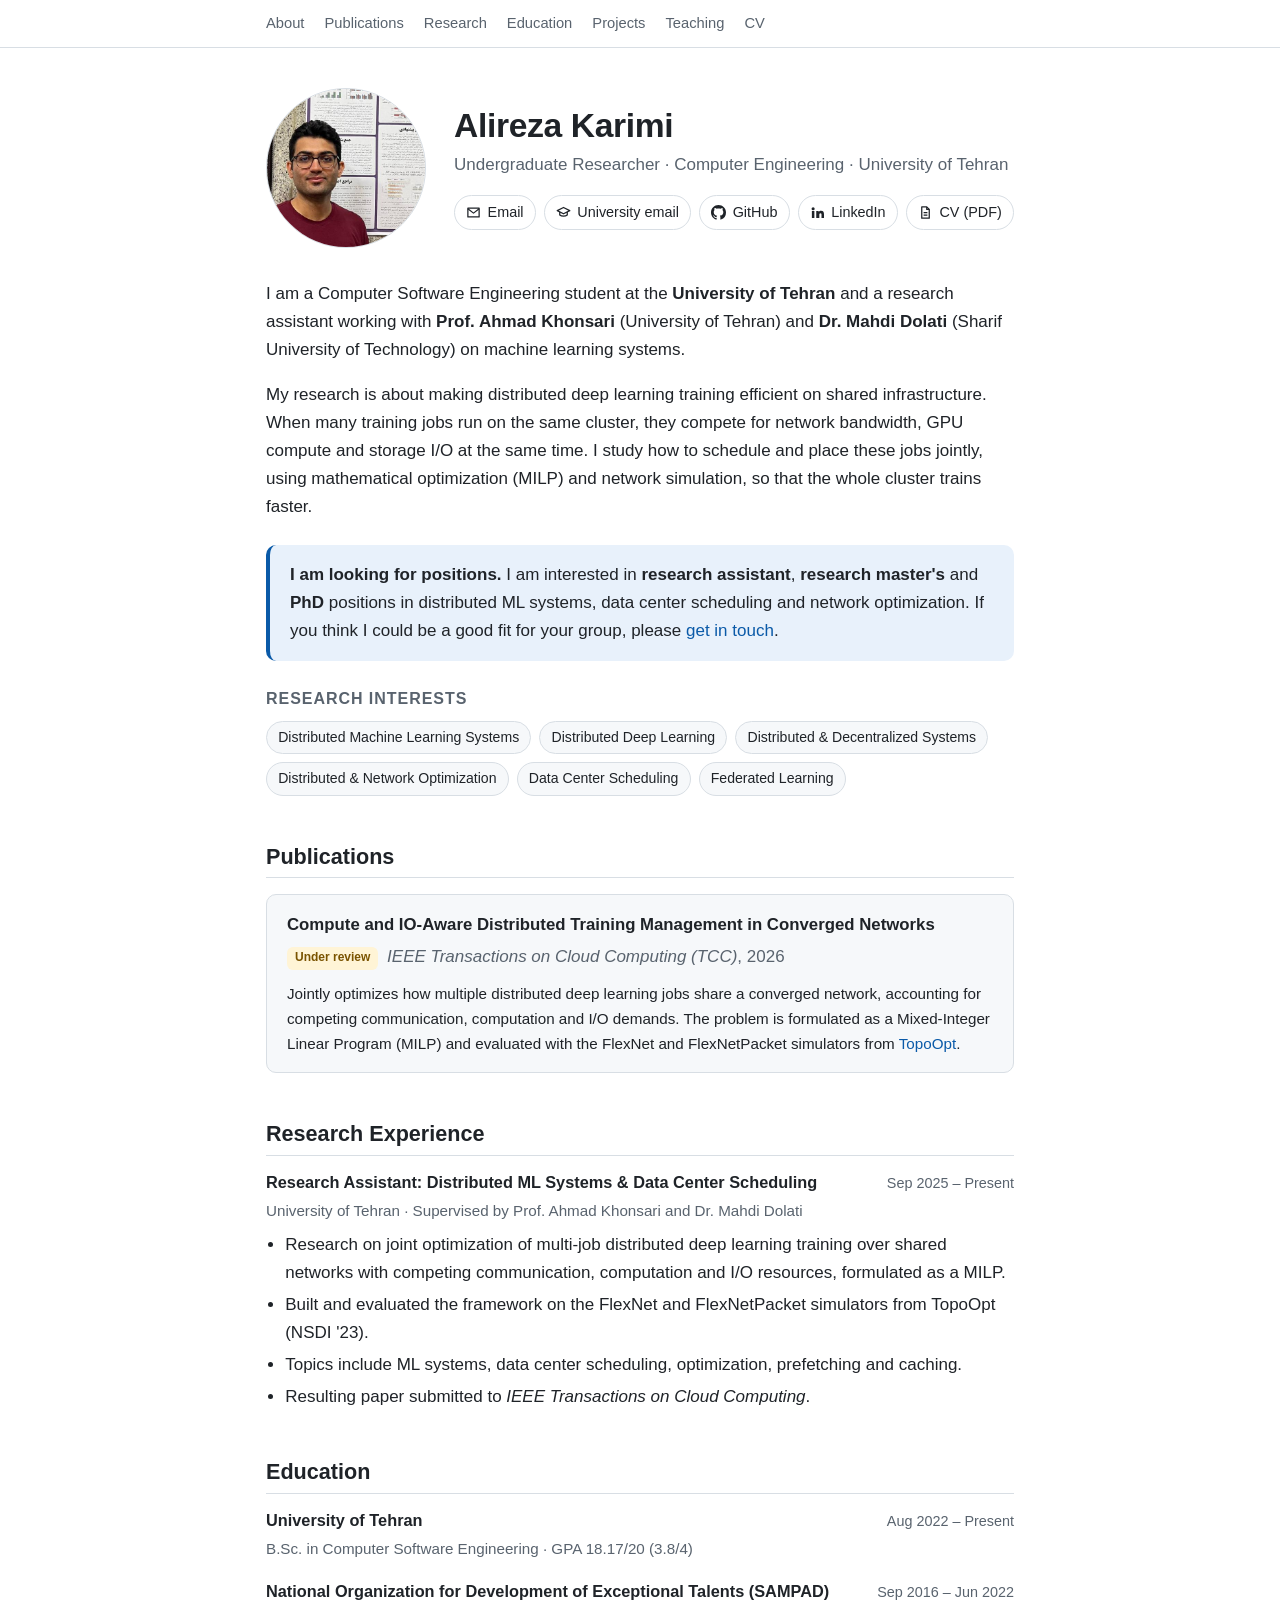
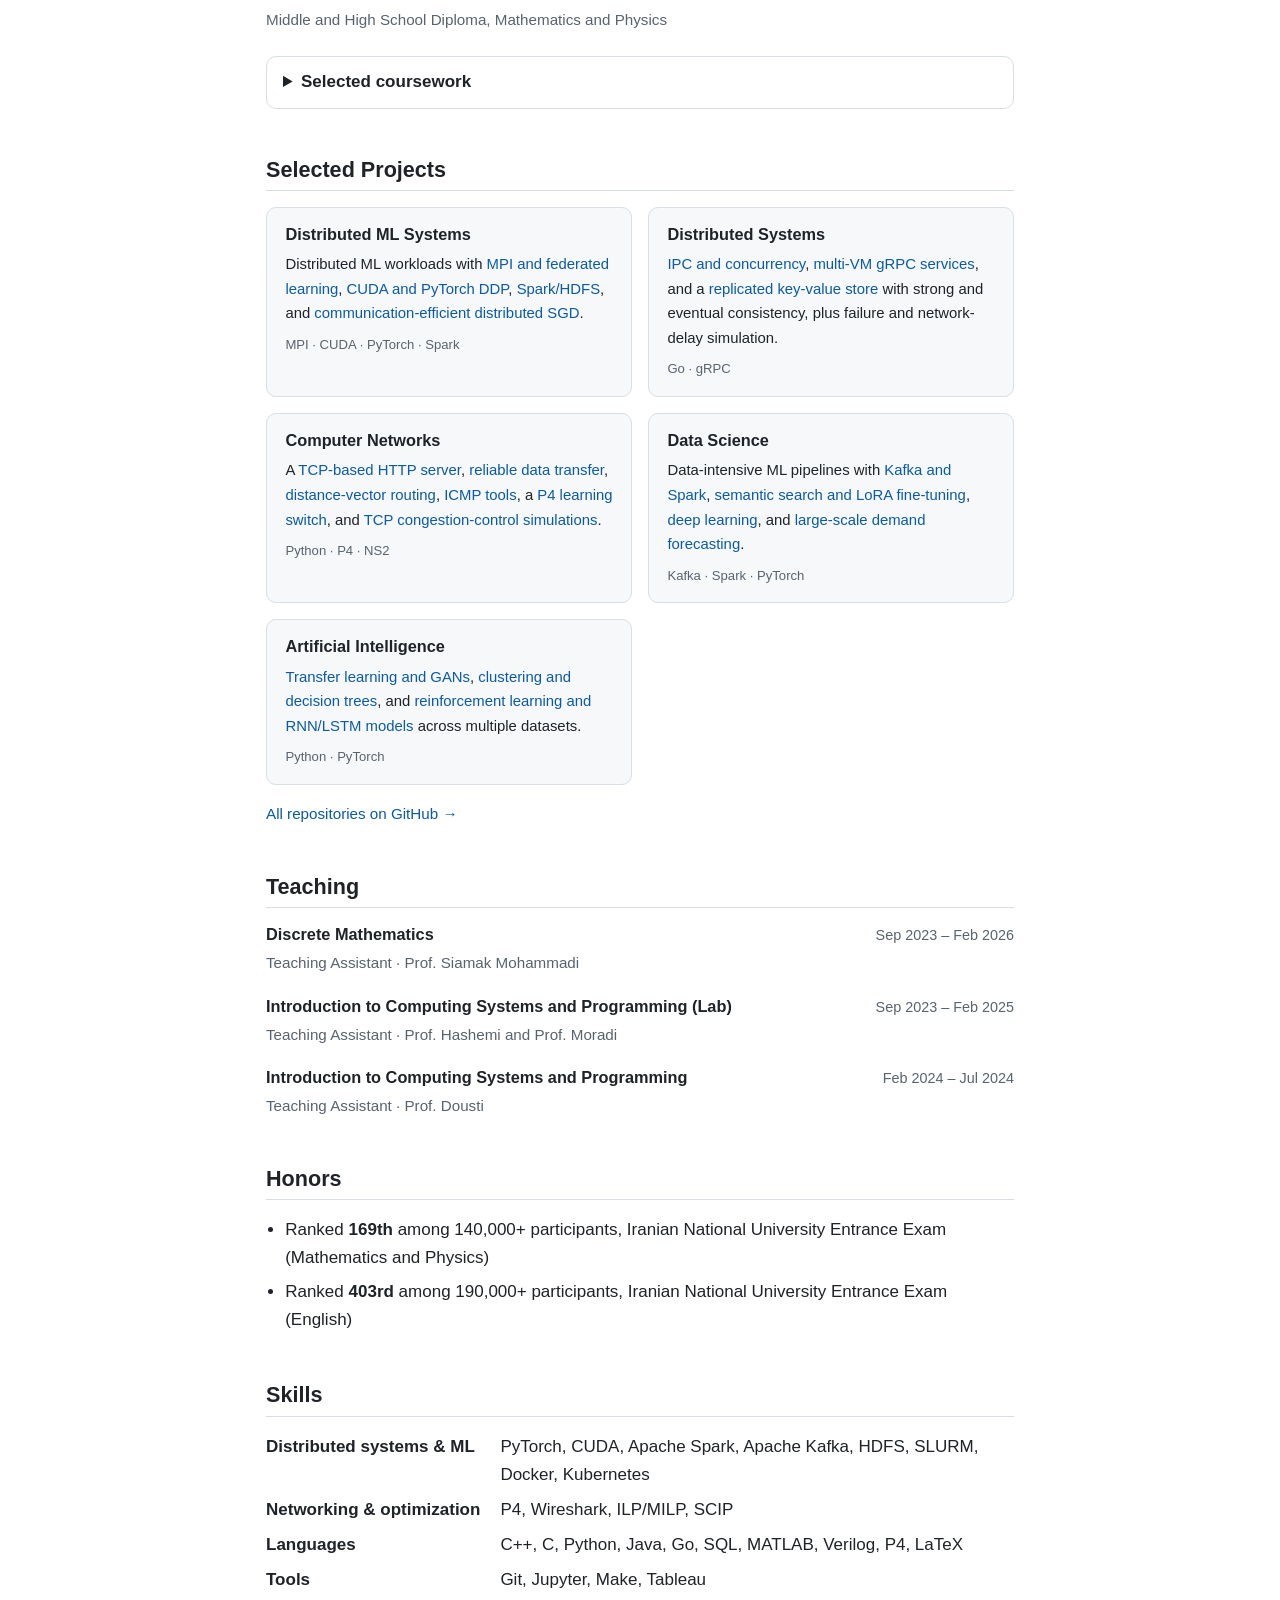
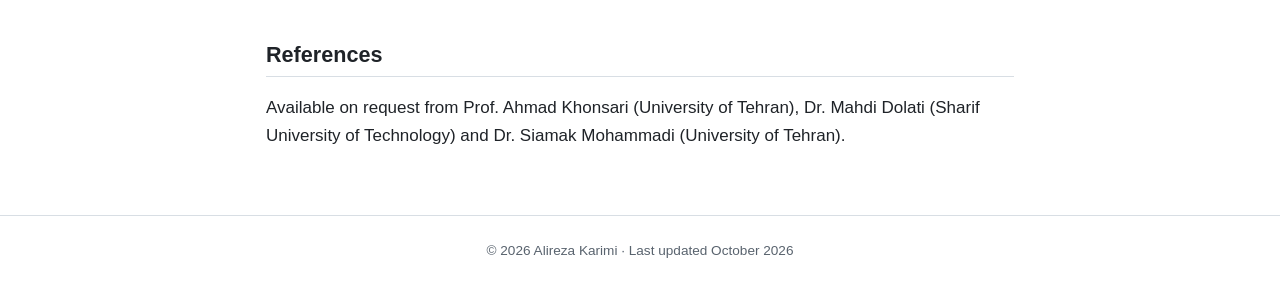
==== index.html @ db63c28c "Initial personal academic website Co-Authored-By: Claude Opus 5.5 <noreply@anthropic.com>" ====
<!doctype html>
<html lang="en">
<head>
  <meta charset="utf-8">
  <meta name="viewport" content="width=device-width, initial-scale=1">
  <title>Alireza Karimi · Distributed ML Systems</title>
  <meta name="description" content="Alireza Karimi is a computer engineering student and research assistant at the University of Tehran working on distributed machine learning systems, data center scheduling, and network optimization.">
  <meta name="author" content="Alireza Karimi">
  <meta name="color-scheme" content="light dark">
  <meta name="theme-color" content="#ffffff" media="(prefers-color-scheme: light)">
  <meta name="theme-color" content="#0f1419" media="(prefers-color-scheme: dark)">
  <link rel="canonical" href="https://karimi-alireza.github.io/">

  <!-- Open Graph / social previews -->
  <meta property="og:type" content="profile">
  <meta property="og:title" content="Alireza Karimi · Distributed ML Systems">
  <meta property="og:description" content="Research assistant at the University of Tehran working on distributed deep learning, data center scheduling, and network optimization.">
  <meta property="og:url" content="https://karimi-alireza.github.io/">
  <meta property="og:image" content="https://karimi-alireza.github.io/assets/img/profile.jpg">
  <meta property="profile:first_name" content="Alireza">
  <meta property="profile:last_name" content="Karimi">
  <meta name="twitter:card" content="summary">

  <link rel="icon" href="assets/img/favicon.svg" type="image/svg+xml">
  <link rel="apple-touch-icon" href="assets/img/profile.jpg">
  <link rel="stylesheet" href="assets/css/style.css">

  <script type="application/ld+json">
  {
    "@context": "https://schema.org",
    "@type": "Person",
    "name": "Alireza Karimi",
    "url": "https://karimi-alireza.github.io/",
    "image": "https://karimi-alireza.github.io/assets/img/profile.jpg",
    "email": "mailto:karimialireza2004@gmail.com",
    "jobTitle": "Research Assistant",
    "affiliation": { "@type": "CollegeOrUniversity", "name": "University of Tehran" },
    "alumniOf": { "@type": "CollegeOrUniversity", "name": "University of Tehran" },
    "knowsAbout": ["Distributed Machine Learning Systems", "Distributed Deep Learning", "Data Center Scheduling", "Network Optimization", "Federated Learning"],
    "sameAs": ["https://github.com/karimi-alireza", "https://www.linkedin.com/in/alireza-karimi-16b321248"]
  }
  </script>
</head>
<body>
  <a class="skip-link" href="#main">Skip to content</a>

  <header class="site-header">
    <nav class="nav" aria-label="Sections">
      <a href="#about">About</a>
      <a href="#publications">Publications</a>
      <a href="#research">Research</a>
      <a href="#education">Education</a>
      <a href="#projects">Projects</a>
      <a href="#teaching">Teaching</a>
      <a href="assets/Alireza_Karimi_CV.pdf">CV</a>
    </nav>
  </header>

  <main id="main" class="container">
    <section id="about" class="hero" aria-labelledby="name">
      <img class="avatar" src="assets/img/profile.jpg" width="460" height="460" alt="Portrait of Alireza Karimi">
      <div class="hero-text">
        <h1 id="name">Alireza Karimi</h1>
        <p class="tagline">Undergraduate Researcher · Computer Engineering · University of Tehran</p>
        <ul class="links" aria-label="Contact and profiles">
          <li><a href="mailto:karimialireza2004@gmail.com"><svg aria-hidden="true" viewBox="0 0 24 24"><path d="M3 5h18v14H3z" fill="none" stroke="currentColor" stroke-width="2" stroke-linejoin="round"/><path d="m3 6 9 7 9-7" fill="none" stroke="currentColor" stroke-width="2" stroke-linejoin="round"/></svg>Email</a></li>
          <li><a href="mailto:karimialireza2004@ut.ac.ir"><svg aria-hidden="true" viewBox="0 0 24 24"><path d="M2 9 12 4l10 5-10 5z" fill="none" stroke="currentColor" stroke-width="2" stroke-linejoin="round"/><path d="M6 11v5c3 2.5 9 2.5 12 0v-5" fill="none" stroke="currentColor" stroke-width="2" stroke-linejoin="round"/></svg>University email</a></li>
          <li><a href="https://github.com/karimi-alireza" rel="me"><svg aria-hidden="true" viewBox="0 0 16 16"><path fill="currentColor" d="M8 0C3.58 0 0 3.58 0 8c0 3.54 2.29 6.53 5.47 7.59.4.07.55-.17.55-.38 0-.19-.01-.82-.01-1.49-2.01.37-2.53-.49-2.69-.94-.09-.23-.48-.94-.82-1.13-.28-.15-.68-.52-.01-.53.63-.01 1.08.58 1.23.82.72 1.21 1.87.87 2.33.66.07-.52.28-.87.51-1.07-1.78-.2-3.64-.89-3.64-3.95 0-.87.31-1.59.82-2.15-.08-.2-.36-1.02.08-2.12 0 0 .67-.21 2.2.82.64-.18 1.32-.27 2-.27.68 0 1.36.09 2 .27 1.53-1.04 2.2-.82 2.2-.82.44 1.1.16 1.92.08 2.12.51.56.82 1.27.82 2.15 0 3.07-1.87 3.75-3.65 3.95.29.25.54.73.54 1.48 0 1.07-.01 1.93-.01 2.2 0 .21.15.46.55.38A8.013 8.013 0 0 0 16 8c0-4.42-3.58-8-8-8z"/></svg>GitHub</a></li>
          <li><a href="https://www.linkedin.com/in/alireza-karimi-16b321248" rel="me"><svg aria-hidden="true" viewBox="0 0 24 24"><path fill="currentColor" d="M4.98 3.5a2.5 2.5 0 1 1 0 5 2.5 2.5 0 0 1 0-5zM3 9.75h4v11H3zm7 0h3.8v1.5h.06c.53-1 1.83-2.05 3.77-2.05 4.03 0 4.77 2.65 4.77 6.1v5.45h-4v-4.83c0-1.15-.02-2.64-1.6-2.64-1.61 0-1.85 1.25-1.85 2.55v4.92H10z"/></svg>LinkedIn</a></li>
          <li><a href="assets/Alireza_Karimi_CV.pdf"><svg aria-hidden="true" viewBox="0 0 24 24"><path d="M14 3H6v18h12V7z" fill="none" stroke="currentColor" stroke-width="2" stroke-linejoin="round"/><path d="M14 3v4h4M9 12h6M9 16h6" fill="none" stroke="currentColor" stroke-width="2" stroke-linejoin="round"/></svg>CV (PDF)</a></li>
        </ul>
      </div>
    </section>

    <section class="bio" aria-label="Biography">
      <p>
        I am a Computer Software Engineering student at the
        <strong>University of Tehran</strong> and a research assistant working with
        <strong>Prof. Ahmad Khonsari</strong> (University of Tehran) and
        <strong>Dr. Mahdi Dolati</strong> (Sharif University of Technology) on machine learning systems.
      </p>
      <p>
        My research is about making distributed deep learning training efficient on shared infrastructure.
        When many training jobs run on the same cluster, they compete for network bandwidth, GPU compute and storage I/O
        at the same time. I study how to schedule and place these jobs jointly, using mathematical optimization
        (MILP) and network simulation, so that the whole cluster trains faster.
      </p>
      <aside class="callout">
        <p>
          <strong>I am looking for positions.</strong>
          I am interested in <strong>research assistant</strong>, <strong>research master's</strong> and
          <strong>PhD</strong> positions in distributed ML systems, data center scheduling and network optimization.
          If you think I could be a good fit for your group, please <a href="mailto:karimialireza2004@gmail.com">get in touch</a>.
        </p>
      </aside>

      <h2 class="h-sub">Research interests</h2>
      <ul class="tags">
        <li>Distributed Machine Learning Systems</li>
        <li>Distributed Deep Learning</li>
        <li>Distributed &amp; Decentralized Systems</li>
        <li>Distributed &amp; Network Optimization</li>
        <li>Data Center Scheduling</li>
        <li>Federated Learning</li>
      </ul>
    </section>

    <section id="publications" aria-labelledby="h-publications">
      <h2 id="h-publications">Publications</h2>
      <ol class="pubs">
        <li class="pub">
          <p class="pub-title">Compute and IO-Aware Distributed Training Management in Converged Networks</p>
          <p class="pub-venue"><span class="badge">Under review</span> <em>IEEE Transactions on Cloud Computing (TCC)</em>, 2026</p>
          <p class="pub-desc">
            Jointly optimizes how multiple distributed deep learning jobs share a converged network, accounting for
            competing communication, computation and I/O demands. The problem is formulated as a Mixed-Integer Linear
            Program (MILP) and evaluated with the FlexNet and FlexNetPacket simulators from
            <a href="https://github.com/hipersys-team/TopoOpt">TopoOpt</a>.
          </p>
        </li>
      </ol>
    </section>

    <section id="research" aria-labelledby="h-research">
      <h2 id="h-research">Research Experience</h2>
      <article class="entry">
        <div class="entry-head">
          <h3>Research Assistant: Distributed ML Systems &amp; Data Center Scheduling</h3>
          <span class="date">Sep 2025 – Present</span>
        </div>
        <p class="meta">University of Tehran · Supervised by Prof. Ahmad Khonsari and Dr. Mahdi Dolati</p>
        <ul>
          <li>Research on joint optimization of multi-job distributed deep learning training over shared networks with competing communication, computation and I/O resources, formulated as a MILP.</li>
          <li>Built and evaluated the framework on the FlexNet and FlexNetPacket simulators from TopoOpt (NSDI '23).</li>
          <li>Topics include ML systems, data center scheduling, optimization, prefetching and caching.</li>
          <li>Resulting paper submitted to <em>IEEE Transactions on Cloud Computing</em>.</li>
        </ul>
      </article>
    </section>

    <section id="education" aria-labelledby="h-education">
      <h2 id="h-education">Education</h2>
      <article class="entry">
        <div class="entry-head">
          <h3>University of Tehran</h3>
          <span class="date">Aug 2022 – Present</span>
        </div>
        <p class="meta">B.Sc. in Computer Software Engineering · GPA 18.17/20 (3.8/4)</p>
      </article>
      <article class="entry">
        <div class="entry-head">
          <h3>National Organization for Development of Exceptional Talents (SAMPAD)</h3>
          <span class="date">Sep 2016 – Jun 2022</span>
        </div>
        <p class="meta">Middle and High School Diploma, Mathematics and Physics</p>
      </article>

      <details class="coursework">
        <summary>Selected coursework</summary>
        <table>
          <caption class="visually-hidden">Selected courses and grades out of 20</caption>
          <thead><tr><th scope="col">Course</th><th scope="col">Grade / 20</th></tr></thead>
          <tbody>
            <tr><td>Distributed Machine Learning Systems</td><td>17.5</td></tr>
            <tr><td>Introduction to Distributed Computing</td><td>20</td></tr>
            <tr><td>Computer Networks</td><td>20</td></tr>
            <tr><td>Computer Networks Laboratory</td><td>20</td></tr>
            <tr><td>Algorithm Design</td><td>20</td></tr>
            <tr><td>Data Structures and Algorithms</td><td>20</td></tr>
            <tr><td>Advanced Programming</td><td>20</td></tr>
            <tr><td>Software Engineering</td><td>19.55</td></tr>
            <tr><td>Foundations of Data Science</td><td>19.3</td></tr>
            <tr><td>Discrete Mathematics</td><td>19.25</td></tr>
            <tr><td>Database Design</td><td>18.8</td></tr>
            <tr><td>Engineering Probability and Statistics</td><td>18.6</td></tr>
            <tr><td>Artificial Intelligence</td><td>18.5</td></tr>
          </tbody>
        </table>
      </details>
    </section>

    <section id="projects" aria-labelledby="h-projects">
      <h2 id="h-projects">Selected Projects</h2>
      <div class="cards">
        <article class="card">
          <h3><a href="https://github.com/karimi-alireza/distributed-ml-systems">Distributed ML Systems</a></h3>
          <p>Distributed ML workloads with
            <a href="https://github.com/karimi-alireza/distributed-ml-systems/tree/main/ca1-mpi-federated-learning">MPI and federated learning</a>,
            <a href="https://github.com/karimi-alireza/distributed-ml-systems/tree/main/ca2-cuda-and-pytorch-ddp">CUDA and PyTorch DDP</a>,
            <a href="https://github.com/karimi-alireza/distributed-ml-systems/tree/main/ca3-spark-hdfs">Spark/HDFS</a>, and
            <a href="https://github.com/karimi-alireza/distributed-ml-systems/tree/main/project-communication-efficient-sgd">communication-efficient distributed SGD</a>.</p>
          <p class="stack">MPI · CUDA · PyTorch · Spark</p>
        </article>
        <article class="card">
          <h3><a href="https://github.com/karimi-alireza/Distributed-Systems">Distributed Systems</a></h3>
          <p><a href="https://github.com/karimi-alireza/Distributed-Systems/tree/main/hw1-ipc-concurrency-microservice">IPC and concurrency</a>,
            <a href="https://github.com/karimi-alireza/Distributed-Systems/tree/main/hw2-multi-vm-rpc-system">multi-VM gRPC services</a>, and a
            <a href="https://github.com/karimi-alireza/Distributed-Systems/tree/main/hw3-replicated-kv-store">replicated key-value store</a>
            with strong and eventual consistency, plus failure and network-delay simulation.</p>
          <p class="stack">Go · gRPC</p>
        </article>
        <article class="card">
          <h3><a href="https://github.com/karimi-alireza/computer-networks">Computer Networks</a></h3>
          <p>A <a href="https://github.com/karimi-alireza/computer-networks/tree/main/hw2-http-web-server">TCP-based HTTP server</a>,
            <a href="https://github.com/karimi-alireza/computer-networks/tree/main/hw3-reliable-data-transfer">reliable data transfer</a>,
            <a href="https://github.com/karimi-alireza/computer-networks/tree/main/hw4-distance-vector-routing">distance-vector routing</a>,
            <a href="https://github.com/karimi-alireza/computer-networks/tree/main/hw5-icmp-ping-traceroute">ICMP tools</a>, a
            <a href="https://github.com/karimi-alireza/computer-networks/tree/main/ca1-p4-learning-switch">P4 learning switch</a>, and
            <a href="https://github.com/karimi-alireza/computer-networks/tree/main/ca2-ns2-tcp-congestion-control">TCP congestion-control simulations</a>.</p>
          <p class="stack">Python · P4 · NS2</p>
        </article>
        <article class="card">
          <h3><a href="https://github.com/karimi-alireza/data-science">Data Science</a></h3>
          <p>Data-intensive ML pipelines with
            <a href="https://github.com/karimi-alireza/data-science/tree/main/ca2-kafka-spark-streaming">Kafka and Spark</a>,
            <a href="https://github.com/karimi-alireza/data-science/tree/main/ca5-6-ssl-semantic-search-llm-segmentation">semantic search and LoRA fine-tuning</a>,
            <a href="https://github.com/karimi-alireza/data-science/tree/main/ca4-deep-learning-mlp-cnn-rnn">deep learning</a>, and
            <a href="https://github.com/karimi-alireza/data-science/tree/main/final-project-ride-hailing-demand">large-scale demand forecasting</a>.</p>
          <p class="stack">Kafka · Spark · PyTorch</p>
        </article>
        <article class="card">
          <h3><a href="https://github.com/karimi-alireza/artificial-intelligence">Artificial Intelligence</a></h3>
          <p><a href="https://github.com/karimi-alireza/artificial-intelligence/tree/main/project1-transfer-learning-and-gan">Transfer learning and GANs</a>,
            <a href="https://github.com/karimi-alireza/artificial-intelligence/tree/main/project2-clustering-trees-quantum">clustering and decision trees</a>, and
            <a href="https://github.com/karimi-alireza/artificial-intelligence/tree/main/project3-reinforcement-learning-and-rnns">reinforcement learning and RNN/LSTM models</a>
            across multiple datasets.</p>
          <p class="stack">Python · PyTorch</p>
        </article>
      </div>
      <p class="more"><a href="https://github.com/karimi-alireza?tab=repositories">All repositories on GitHub →</a></p>
    </section>

    <section id="teaching" aria-labelledby="h-teaching">
      <h2 id="h-teaching">Teaching</h2>
      <article class="entry">
        <div class="entry-head">
          <h3>Discrete Mathematics</h3>
          <span class="date">Sep 2023 – Feb 2026</span>
        </div>
        <p class="meta">Teaching Assistant · Prof. Siamak Mohammadi</p>
      </article>
      <article class="entry">
        <div class="entry-head">
          <h3>Introduction to Computing Systems and Programming (Lab)</h3>
          <span class="date">Sep 2023 – Feb 2025</span>
        </div>
        <p class="meta">Teaching Assistant · Prof. Hashemi and Prof. Moradi</p>
      </article>
      <article class="entry">
        <div class="entry-head">
          <h3>Introduction to Computing Systems and Programming</h3>
          <span class="date">Feb 2024 – Jul 2024</span>
        </div>
        <p class="meta">Teaching Assistant · Prof. Dousti</p>
      </article>
    </section>

    <section id="honors" aria-labelledby="h-honors">
      <h2 id="h-honors">Honors</h2>
      <ul class="plain">
        <li>Ranked <strong>169th</strong> among 140,000+ participants, Iranian National University Entrance Exam (Mathematics and Physics)</li>
        <li>Ranked <strong>403rd</strong> among 190,000+ participants, Iranian National University Entrance Exam (English)</li>
      </ul>
    </section>

    <section id="skills" aria-labelledby="h-skills">
      <h2 id="h-skills">Skills</h2>
      <dl class="skills">
        <dt>Distributed systems &amp; ML</dt><dd>PyTorch, CUDA, Apache Spark, Apache Kafka, HDFS, SLURM, Docker, Kubernetes</dd>
        <dt>Networking &amp; optimization</dt><dd>P4, Wireshark, ILP/MILP, SCIP</dd>
        <dt>Languages</dt><dd>C++, C, Python, Java, Go, SQL, MATLAB, Verilog, P4, LaTeX</dd>
        <dt>Tools</dt><dd>Git, Jupyter, Make, Tableau</dd>
      </dl>
    </section>

    <section id="references" aria-labelledby="h-references">
      <h2 id="h-references">References</h2>
      <p>Available on request from Prof. Ahmad Khonsari (University of Tehran), Dr. Mahdi Dolati (Sharif University of Technology) and Dr. Siamak Mohammadi (University of Tehran).</p>
    </section>
  </main>

  <footer class="site-footer">
    <p>© 2026 Alireza Karimi · Last updated October 2026</p>
  </footer>
</body>
</html>
---- assets/css/style.css ----
/* ---------- Tokens ---------- */
:root {
  --bg: #ffffff;
  --surface: #f6f8fa;
  --text: #1f2328;
  --muted: #59636e;
  --border: #d8dee4;
  --accent: #0a5aa8;
  --accent-soft: #e8f1fb;
  --badge-bg: #fff4d6;
  --badge-text: #7a5300;
  --radius: 10px;
  --maxw: 780px;
  --font: -apple-system, BlinkMacSystemFont, "Segoe UI", Roboto, "Helvetica Neue", Arial, sans-serif;
}

@media (prefers-color-scheme: dark) {
  :root {
    --bg: #0f1419;
    --surface: #161b22;
    --text: #e6edf3;
    --muted: #9198a1;
    --border: #30363d;
    --accent: #6cb6ff;
    --accent-soft: #132a44;
    --badge-bg: #3a2c05;
    --badge-text: #f2cc60;
  }
}

/* ---------- Base ---------- */
*, *::before, *::after { box-sizing: border-box; }

html { scroll-behavior: smooth; scroll-padding-top: 4rem; -webkit-text-size-adjust: 100%; }
@media (prefers-reduced-motion: reduce) { html { scroll-behavior: auto; } }

body {
  margin: 0;
  background: var(--bg);
  color: var(--text);
  font-family: var(--font);
  font-size: 1.0625rem;
  line-height: 1.65;
}

a { color: var(--accent); text-decoration: none; }
a:hover { text-decoration: underline; text-underline-offset: 2px; }
a:focus-visible, summary:focus-visible { outline: 2px solid var(--accent); outline-offset: 2px; border-radius: 4px; }

h1, h2, h3 { line-height: 1.25; }
h2 {
  font-size: 1.35rem;
  margin: 3rem 0 1rem;
  padding-bottom: .4rem;
  border-bottom: 1px solid var(--border);
}
h3 { font-size: 1.02rem; margin: 0; }

.container { max-width: var(--maxw); margin: 0 auto; padding: 0 1rem 3rem; }

.skip-link { position: absolute; left: -9999px; }
.skip-link:focus { left: 1rem; top: 1rem; z-index: 10; background: var(--bg); padding: .5rem .75rem; }

.visually-hidden {
  position: absolute; width: 1px; height: 1px; overflow: hidden;
  clip: rect(0 0 0 0); white-space: nowrap;
}

/* ---------- Header / nav ---------- */
.site-header {
  position: sticky; top: 0; z-index: 5;
  background: color-mix(in srgb, var(--bg) 88%, transparent);
  backdrop-filter: saturate(180%) blur(8px);
  -webkit-backdrop-filter: saturate(180%) blur(8px);
  border-bottom: 1px solid var(--border);
}
.nav {
  max-width: var(--maxw); margin: 0 auto; padding: .7rem 1rem;
  display: flex; gap: 1.25rem; overflow-x: auto; scrollbar-width: none;
  font-size: .92rem;
}
.nav::-webkit-scrollbar { display: none; }
.nav a { color: var(--muted); white-space: nowrap; }
.nav a:hover { color: var(--text); text-decoration: none; }

/* ---------- Hero ---------- */
.hero {
  display: grid; grid-template-columns: 160px 1fr; gap: 1.75rem; align-items: center;
  padding-top: 2.5rem;
}
.avatar {
  width: 160px; height: 160px; border-radius: 50%; object-fit: cover;
  border: 1px solid var(--border);
}
.hero h1 { font-size: 2.1rem; margin: 0 0 .25rem; letter-spacing: -.01em; }
.tagline { margin: 0 0 1rem; color: var(--muted); }

.links { list-style: none; padding: 0; margin: 0; display: flex; flex-wrap: wrap; gap: .5rem; }
.links a {
  display: inline-flex; align-items: center; gap: .4rem;
  padding: .3rem .7rem; font-size: .9rem;
  border: 1px solid var(--border); border-radius: 999px; color: var(--text);
}
.links a:hover { border-color: var(--accent); color: var(--accent); text-decoration: none; }
.links svg { width: 15px; height: 15px; flex: none; }

/* ---------- Bio ---------- */
.bio { margin-top: 2rem; }
.callout {
  margin: 1.5rem 0; padding: 1rem 1.25rem;
  background: var(--accent-soft); border-left: 4px solid var(--accent); border-radius: var(--radius);
}
.callout p { margin: 0; }

.h-sub { font-size: 1rem; border: 0; margin: 1.75rem 0 .75rem; padding: 0; color: var(--muted); text-transform: uppercase; letter-spacing: .06em; }
.tags { list-style: none; padding: 0; margin: 0; display: flex; flex-wrap: wrap; gap: .5rem; }
.tags li {
  font-size: .88rem; padding: .25rem .7rem;
  background: var(--surface); border: 1px solid var(--border); border-radius: 999px;
}

/* ---------- Publications ---------- */
.pubs { list-style: none; padding: 0; margin: 0; }
.pub { padding: 1rem 1.25rem; background: var(--surface); border: 1px solid var(--border); border-radius: var(--radius); }
.pub p { margin: 0; }
.pub-title { font-weight: 600; font-size: 1.05rem; }
.pub-venue { margin-top: .3rem !important; color: var(--muted); }
.pub-desc { margin-top: .6rem !important; font-size: .95rem; }
.badge {
  display: inline-block; font-size: .75rem; font-weight: 600; padding: .1rem .5rem; margin-right: .25rem;
  border-radius: 6px; background: var(--badge-bg); color: var(--badge-text); vertical-align: 1px;
}

/* ---------- Entries ---------- */
.entry + .entry { margin-top: 1.25rem; }
.entry-head { display: flex; justify-content: space-between; align-items: baseline; gap: 1rem; flex-wrap: wrap; }
.date { color: var(--muted); font-size: .9rem; white-space: nowrap; font-variant-numeric: tabular-nums; }
.meta { margin: .15rem 0 0; color: var(--muted); font-size: .95rem; }
.entry ul { margin: .5rem 0 0; padding-left: 1.2rem; }
.entry li + li { margin-top: .25rem; }

/* ---------- Coursework ---------- */
.coursework { margin-top: 1.5rem; border: 1px solid var(--border); border-radius: var(--radius); }
.coursework summary { cursor: pointer; padding: .7rem 1rem; font-weight: 600; }
.coursework table { width: 100%; border-collapse: collapse; font-size: .93rem; }
.coursework th, .coursework td { text-align: left; padding: .4rem 1rem; border-top: 1px solid var(--border); }
.coursework th { color: var(--muted); font-weight: 600; }
.coursework td:last-child, .coursework th:last-child { text-align: right; font-variant-numeric: tabular-nums; }

/* ---------- Projects ---------- */
.cards { display: grid; grid-template-columns: repeat(auto-fill, minmax(min(100%, 340px), 1fr)); gap: 1rem; }
.card { padding: 1rem 1.15rem; border: 1px solid var(--border); border-radius: var(--radius); background: var(--surface); }
.card h3 a { color: var(--text); }
.card h3 a:hover { color: var(--accent); }
.card p { margin: .5rem 0 0; font-size: .93rem; }
.card .stack { color: var(--muted); font-size: .82rem; }
.more { margin-top: 1rem; font-size: .95rem; }

/* ---------- Misc lists ---------- */
.plain { padding-left: 1.2rem; margin: 0; }
.plain li + li { margin-top: .35rem; }

.skills { display: grid; grid-template-columns: max-content 1fr; gap: .45rem 1.25rem; margin: 0; }
.skills dt { font-weight: 600; }
.skills dd { margin: 0; }

/* ---------- Footer ---------- */
.site-footer { border-top: 1px solid var(--border); color: var(--muted); font-size: .85rem; text-align: center; padding: 1.5rem 1rem; }
.site-footer p { margin: 0; }

/* ---------- Small screens ---------- */
@media (max-width: 600px) {
  body { font-size: 1rem; }
  .hero { grid-template-columns: 1fr; justify-items: center; text-align: center; gap: 1rem; padding-top: 1.75rem; }
  .avatar { width: 128px; height: 128px; }
  .hero h1 { font-size: 1.75rem; }
  .links { justify-content: center; }
  .skills { grid-template-columns: 1fr; }
  .skills dd { margin-bottom: .5rem; }
}

/* ---------- Print ---------- */
@media print {
  .site-header, .skip-link, .links svg { display: none; }
  body { font-size: 11pt; background: #fff; color: #000; }
  a { color: #000; }
  .coursework { border: 0; }
  .card, .pub { break-inside: avoid; }
}
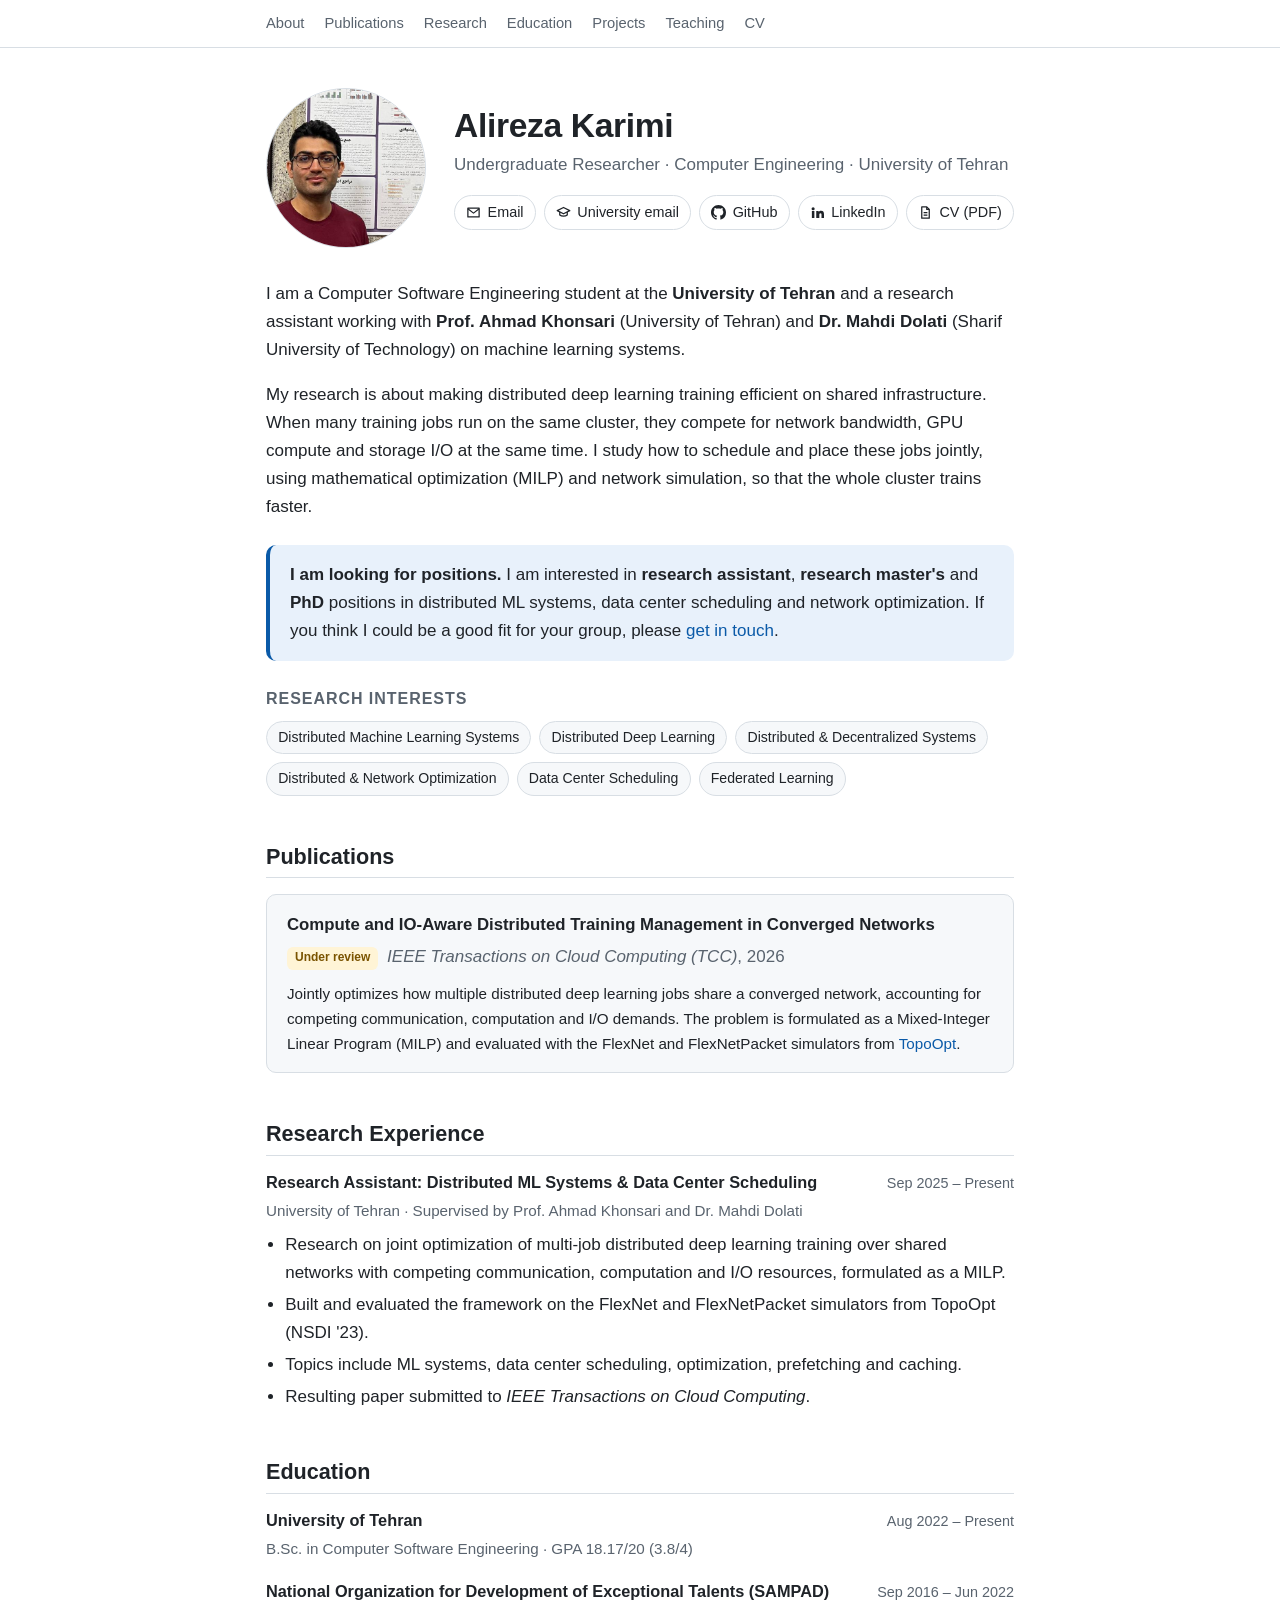
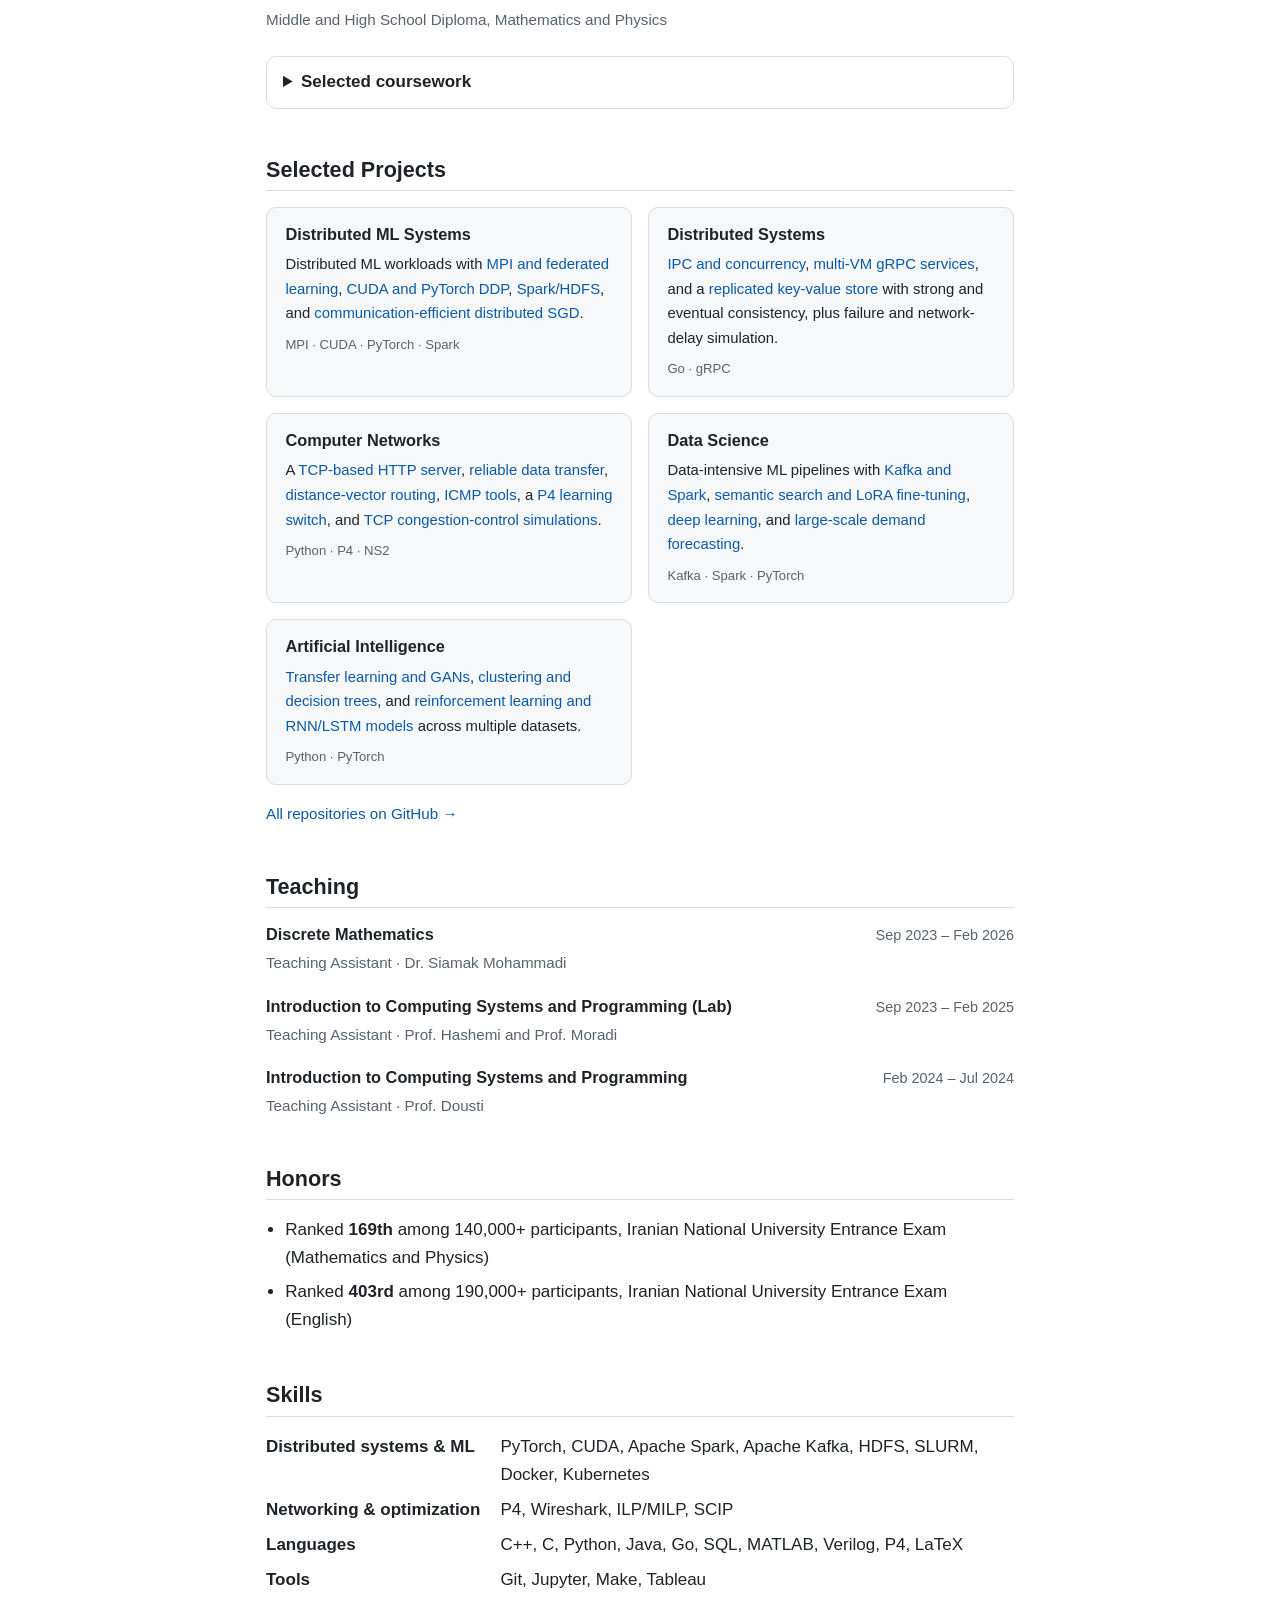
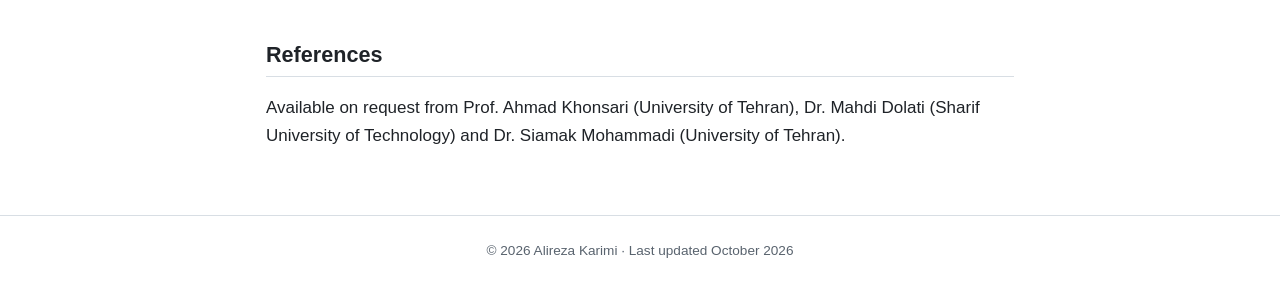
==== commit 10061718: "Use consistent title for Dr. Mohammadi Co-Authored-By: Claude Opus 5.5 <noreply@anthropic.com>" ====
--- a/index.html
+++ b/index.html
@@ -237,7 +237,7 @@
           <h3>Discrete Mathematics</h3>
           <span class="date">Sep 2023 – Feb 2026</span>
         </div>
-        <p class="meta">Teaching Assistant · Prof. Siamak Mohammadi</p>
+        <p class="meta">Teaching Assistant · Dr. Siamak Mohammadi</p>
       </article>
       <article class="entry">
         <div class="entry-head">
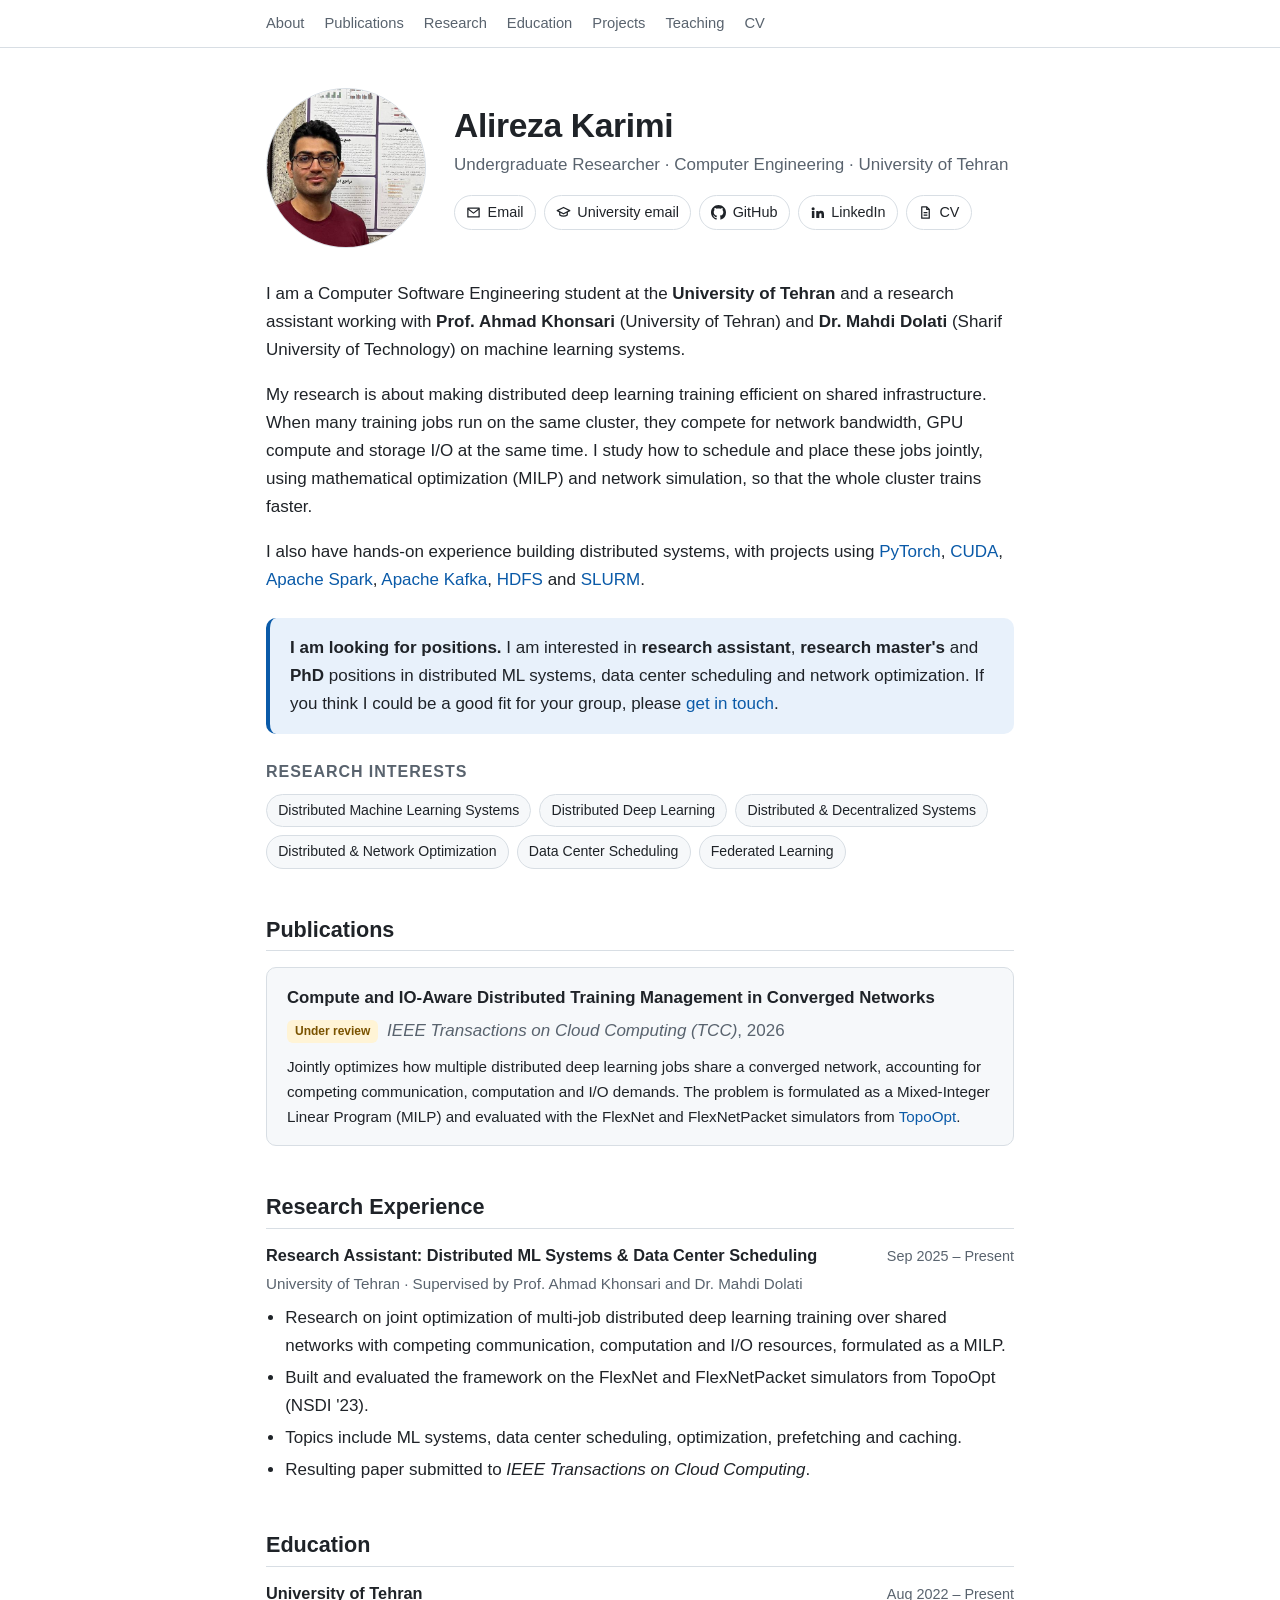
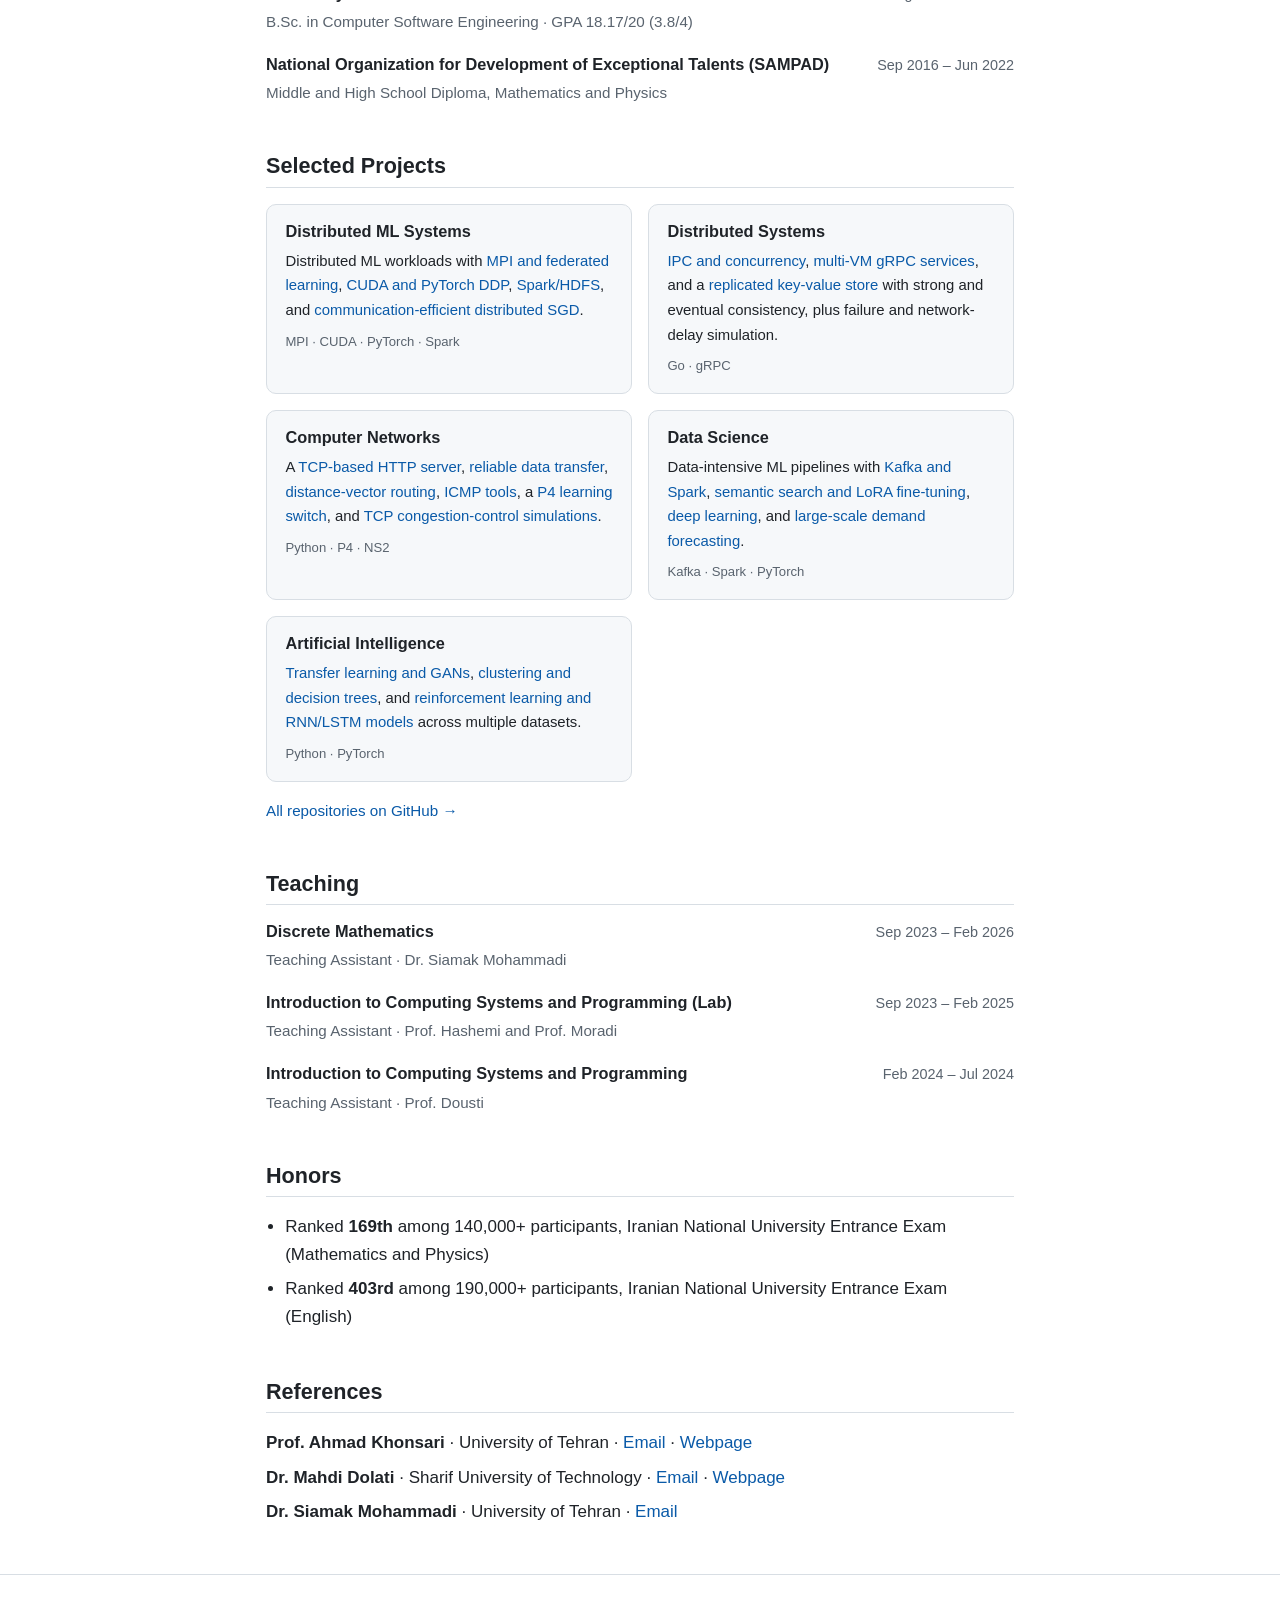
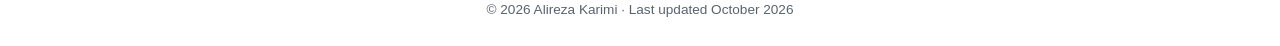
==== commit 3e9faab4: "Add tools paragraph, reference links; remove coursework and skills Co-Authored-By: Claude Opus 5.5 <" ====
--- a/index.html
+++ b/index.html
@@ -67,7 +67,7 @@
           <li><a href="mailto:karimialireza2004@ut.ac.ir"><svg aria-hidden="true" viewBox="0 0 24 24"><path d="M2 9 12 4l10 5-10 5z" fill="none" stroke="currentColor" stroke-width="2" stroke-linejoin="round"/><path d="M6 11v5c3 2.5 9 2.5 12 0v-5" fill="none" stroke="currentColor" stroke-width="2" stroke-linejoin="round"/></svg>University email</a></li>
           <li><a href="https://github.com/karimi-alireza" rel="me"><svg aria-hidden="true" viewBox="0 0 16 16"><path fill="currentColor" d="M8 0C3.58 0 0 3.58 0 8c0 3.54 2.29 6.53 5.47 7.59.4.07.55-.17.55-.38 0-.19-.01-.82-.01-1.49-2.01.37-2.53-.49-2.69-.94-.09-.23-.48-.94-.82-1.13-.28-.15-.68-.52-.01-.53.63-.01 1.08.58 1.23.82.72 1.21 1.87.87 2.33.66.07-.52.28-.87.51-1.07-1.78-.2-3.64-.89-3.64-3.95 0-.87.31-1.59.82-2.15-.08-.2-.36-1.02.08-2.12 0 0 .67-.21 2.2.82.64-.18 1.32-.27 2-.27.68 0 1.36.09 2 .27 1.53-1.04 2.2-.82 2.2-.82.44 1.1.16 1.92.08 2.12.51.56.82 1.27.82 2.15 0 3.07-1.87 3.75-3.65 3.95.29.25.54.73.54 1.48 0 1.07-.01 1.93-.01 2.2 0 .21.15.46.55.38A8.013 8.013 0 0 0 16 8c0-4.42-3.58-8-8-8z"/></svg>GitHub</a></li>
           <li><a href="https://www.linkedin.com/in/alireza-karimi-16b321248" rel="me"><svg aria-hidden="true" viewBox="0 0 24 24"><path fill="currentColor" d="M4.98 3.5a2.5 2.5 0 1 1 0 5 2.5 2.5 0 0 1 0-5zM3 9.75h4v11H3zm7 0h3.8v1.5h.06c.53-1 1.83-2.05 3.77-2.05 4.03 0 4.77 2.65 4.77 6.1v5.45h-4v-4.83c0-1.15-.02-2.64-1.6-2.64-1.61 0-1.85 1.25-1.85 2.55v4.92H10z"/></svg>LinkedIn</a></li>
-          <li><a href="assets/Alireza_Karimi_CV.pdf"><svg aria-hidden="true" viewBox="0 0 24 24"><path d="M14 3H6v18h12V7z" fill="none" stroke="currentColor" stroke-width="2" stroke-linejoin="round"/><path d="M14 3v4h4M9 12h6M9 16h6" fill="none" stroke="currentColor" stroke-width="2" stroke-linejoin="round"/></svg>CV (PDF)</a></li>
+          <li><a href="assets/Alireza_Karimi_CV.pdf"><svg aria-hidden="true" viewBox="0 0 24 24"><path d="M14 3H6v18h12V7z" fill="none" stroke="currentColor" stroke-width="2" stroke-linejoin="round"/><path d="M14 3v4h4M9 12h6M9 16h6" fill="none" stroke="currentColor" stroke-width="2" stroke-linejoin="round"/></svg>CV</a></li>
         </ul>
       </div>
     </section>
@@ -84,6 +84,15 @@
         When many training jobs run on the same cluster, they compete for network bandwidth, GPU compute and storage I/O
         at the same time. I study how to schedule and place these jobs jointly, using mathematical optimization
         (MILP) and network simulation, so that the whole cluster trains faster.
+      </p>
+      <p>
+        I also have hands-on experience building distributed systems, with projects using
+        <a href="https://github.com/karimi-alireza/distributed-ml-systems/tree/main/ca2-cuda-and-pytorch-ddp">PyTorch</a>,
+        <a href="https://github.com/karimi-alireza/distributed-ml-systems/tree/main/ca2-cuda-and-pytorch-ddp">CUDA</a>,
+        <a href="https://github.com/karimi-alireza/distributed-ml-systems/tree/main/ca3-spark-hdfs">Apache Spark</a>,
+        <a href="https://github.com/karimi-alireza/data-science/tree/main/ca2-kafka-spark-streaming">Apache Kafka</a>,
+        <a href="https://github.com/karimi-alireza/distributed-ml-systems/tree/main/ca3-spark-hdfs">HDFS</a> and
+        <a href="https://github.com/karimi-alireza/distributed-ml-systems/tree/main/ca1-mpi-federated-learning">SLURM</a>.
       </p>
       <aside class="callout">
         <p>
@@ -154,29 +163,6 @@
         </div>
         <p class="meta">Middle and High School Diploma, Mathematics and Physics</p>
       </article>
-
-      <details class="coursework">
-        <summary>Selected coursework</summary>
-        <table>
-          <caption class="visually-hidden">Selected courses and grades out of 20</caption>
-          <thead><tr><th scope="col">Course</th><th scope="col">Grade / 20</th></tr></thead>
-          <tbody>
-            <tr><td>Distributed Machine Learning Systems</td><td>17.5</td></tr>
-            <tr><td>Introduction to Distributed Computing</td><td>20</td></tr>
-            <tr><td>Computer Networks</td><td>20</td></tr>
-            <tr><td>Computer Networks Laboratory</td><td>20</td></tr>
-            <tr><td>Algorithm Design</td><td>20</td></tr>
-            <tr><td>Data Structures and Algorithms</td><td>20</td></tr>
-            <tr><td>Advanced Programming</td><td>20</td></tr>
-            <tr><td>Software Engineering</td><td>19.55</td></tr>
-            <tr><td>Foundations of Data Science</td><td>19.3</td></tr>
-            <tr><td>Discrete Mathematics</td><td>19.25</td></tr>
-            <tr><td>Database Design</td><td>18.8</td></tr>
-            <tr><td>Engineering Probability and Statistics</td><td>18.6</td></tr>
-            <tr><td>Artificial Intelligence</td><td>18.5</td></tr>
-          </tbody>
-        </table>
-      </details>
     </section>
 
     <section id="projects" aria-labelledby="h-projects">
@@ -263,19 +249,16 @@
       </ul>
     </section>
 
-    <section id="skills" aria-labelledby="h-skills">
-      <h2 id="h-skills">Skills</h2>
-      <dl class="skills">
-        <dt>Distributed systems &amp; ML</dt><dd>PyTorch, CUDA, Apache Spark, Apache Kafka, HDFS, SLURM, Docker, Kubernetes</dd>
-        <dt>Networking &amp; optimization</dt><dd>P4, Wireshark, ILP/MILP, SCIP</dd>
-        <dt>Languages</dt><dd>C++, C, Python, Java, Go, SQL, MATLAB, Verilog, P4, LaTeX</dd>
-        <dt>Tools</dt><dd>Git, Jupyter, Make, Tableau</dd>
-      </dl>
-    </section>
-
     <section id="references" aria-labelledby="h-references">
       <h2 id="h-references">References</h2>
-      <p>Available on request from Prof. Ahmad Khonsari (University of Tehran), Dr. Mahdi Dolati (Sharif University of Technology) and Dr. Siamak Mohammadi (University of Tehran).</p>
+      <ul class="refs">
+        <li><strong>Prof. Ahmad Khonsari</strong> · University of Tehran ·
+          <a href="mailto:a_khonsari@ut.ac.ir">Email</a> · <a href="https://hpnl.ir/people/ahmad-khonsari.html">Webpage</a></li>
+        <li><strong>Dr. Mahdi Dolati</strong> · Sharif University of Technology ·
+          <a href="mailto:mahdidolati@ut.ac.ir">Email</a> · <a href="https://hpnl.ir/people/mahdi-dolati.html">Webpage</a></li>
+        <li><strong>Dr. Siamak Mohammadi</strong> · University of Tehran ·
+          <a href="mailto:smohamadi@ut.ac.ir">Email</a></li>
+      </ul>
     </section>
   </main>
 
--- a/assets/css/style.css
+++ b/assets/css/style.css
@@ -139,14 +139,6 @@
 .entry ul { margin: .5rem 0 0; padding-left: 1.2rem; }
 .entry li + li { margin-top: .25rem; }
 
-/* ---------- Coursework ---------- */
-.coursework { margin-top: 1.5rem; border: 1px solid var(--border); border-radius: var(--radius); }
-.coursework summary { cursor: pointer; padding: .7rem 1rem; font-weight: 600; }
-.coursework table { width: 100%; border-collapse: collapse; font-size: .93rem; }
-.coursework th, .coursework td { text-align: left; padding: .4rem 1rem; border-top: 1px solid var(--border); }
-.coursework th { color: var(--muted); font-weight: 600; }
-.coursework td:last-child, .coursework th:last-child { text-align: right; font-variant-numeric: tabular-nums; }
-
 /* ---------- Projects ---------- */
 .cards { display: grid; grid-template-columns: repeat(auto-fill, minmax(min(100%, 340px), 1fr)); gap: 1rem; }
 .card { padding: 1rem 1.15rem; border: 1px solid var(--border); border-radius: var(--radius); background: var(--surface); }
@@ -160,9 +152,8 @@
 .plain { padding-left: 1.2rem; margin: 0; }
 .plain li + li { margin-top: .35rem; }
 
-.skills { display: grid; grid-template-columns: max-content 1fr; gap: .45rem 1.25rem; margin: 0; }
-.skills dt { font-weight: 600; }
-.skills dd { margin: 0; }
+.refs { list-style: none; padding: 0; margin: 0; }
+.refs li + li { margin-top: .4rem; }
 
 /* ---------- Footer ---------- */
 .site-footer { border-top: 1px solid var(--border); color: var(--muted); font-size: .85rem; text-align: center; padding: 1.5rem 1rem; }
@@ -175,8 +166,6 @@
   .avatar { width: 128px; height: 128px; }
   .hero h1 { font-size: 1.75rem; }
   .links { justify-content: center; }
-  .skills { grid-template-columns: 1fr; }
-  .skills dd { margin-bottom: .5rem; }
 }
 
 /* ---------- Print ---------- */
@@ -184,6 +173,5 @@
   .site-header, .skip-link, .links svg { display: none; }
   body { font-size: 11pt; background: #fff; color: #000; }
   a { color: #000; }
-  .coursework { border: 0; }
   .card, .pub { break-inside: avoid; }
 }
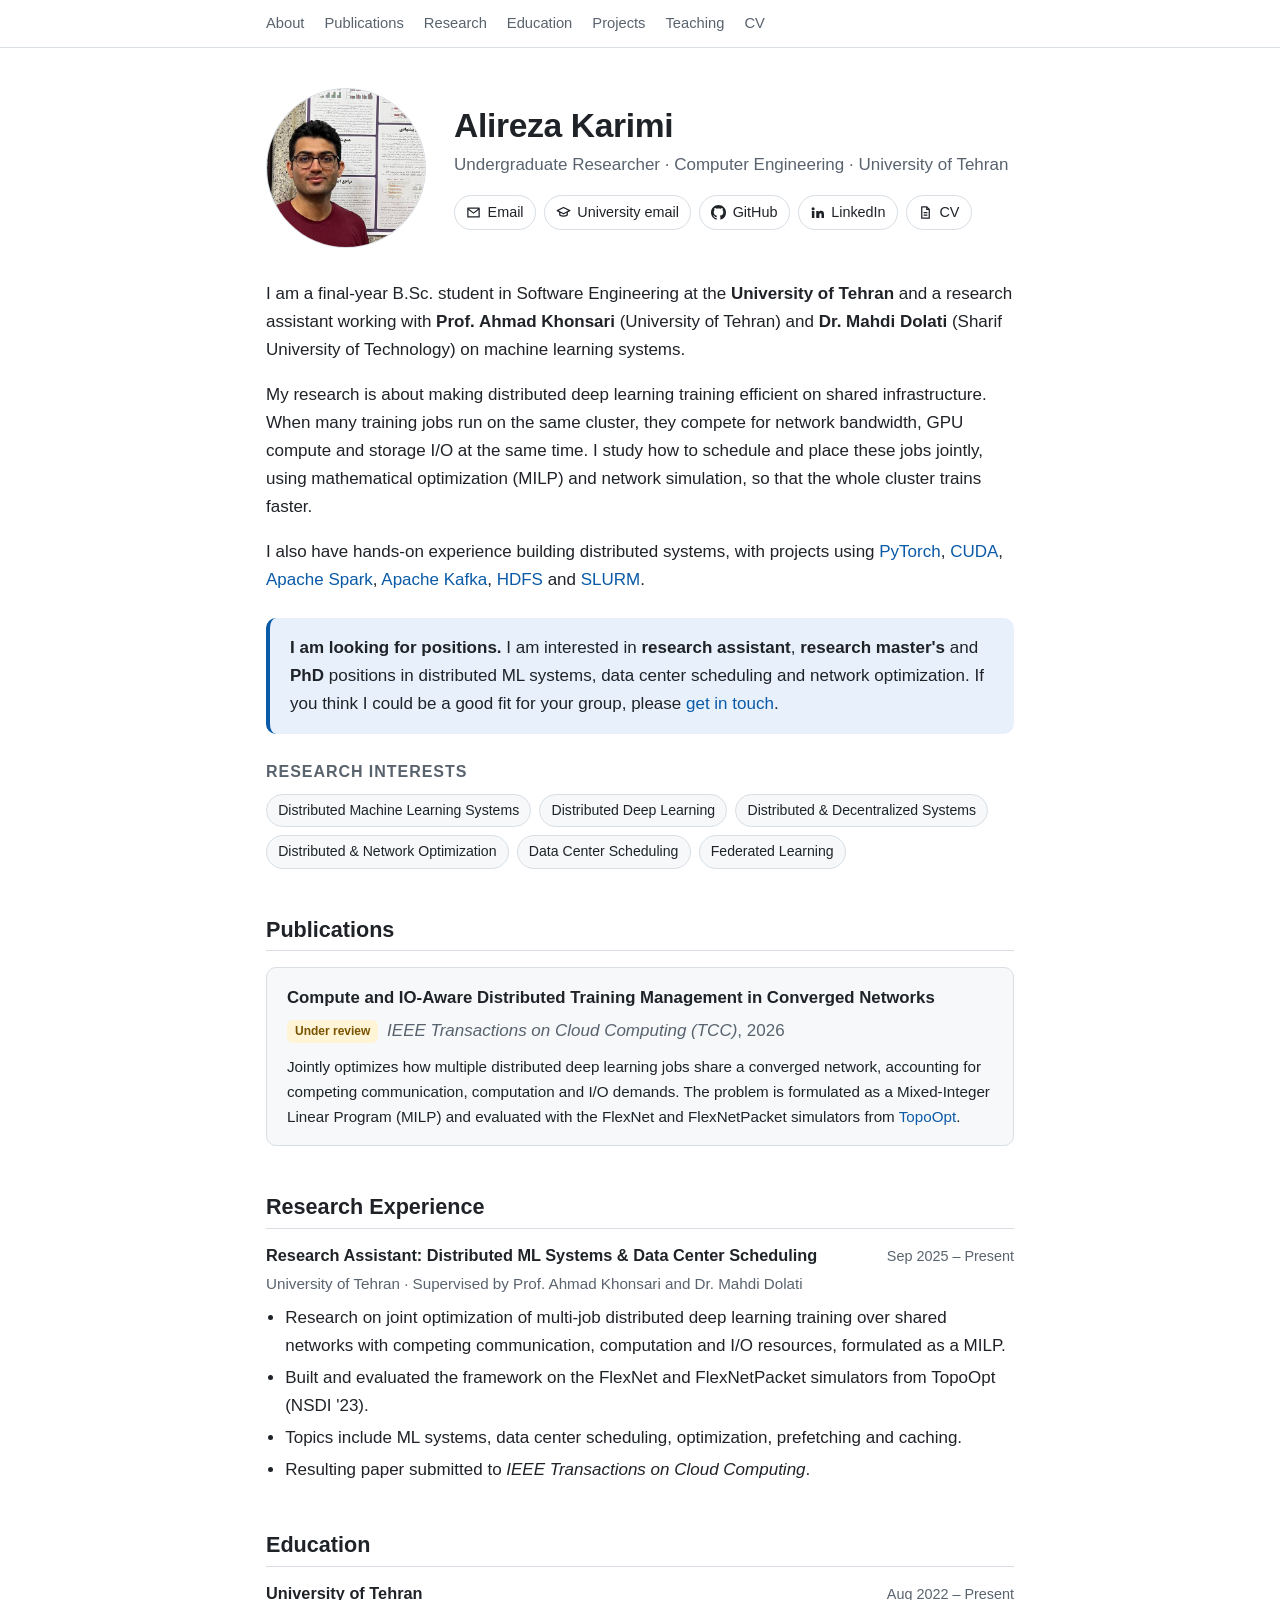
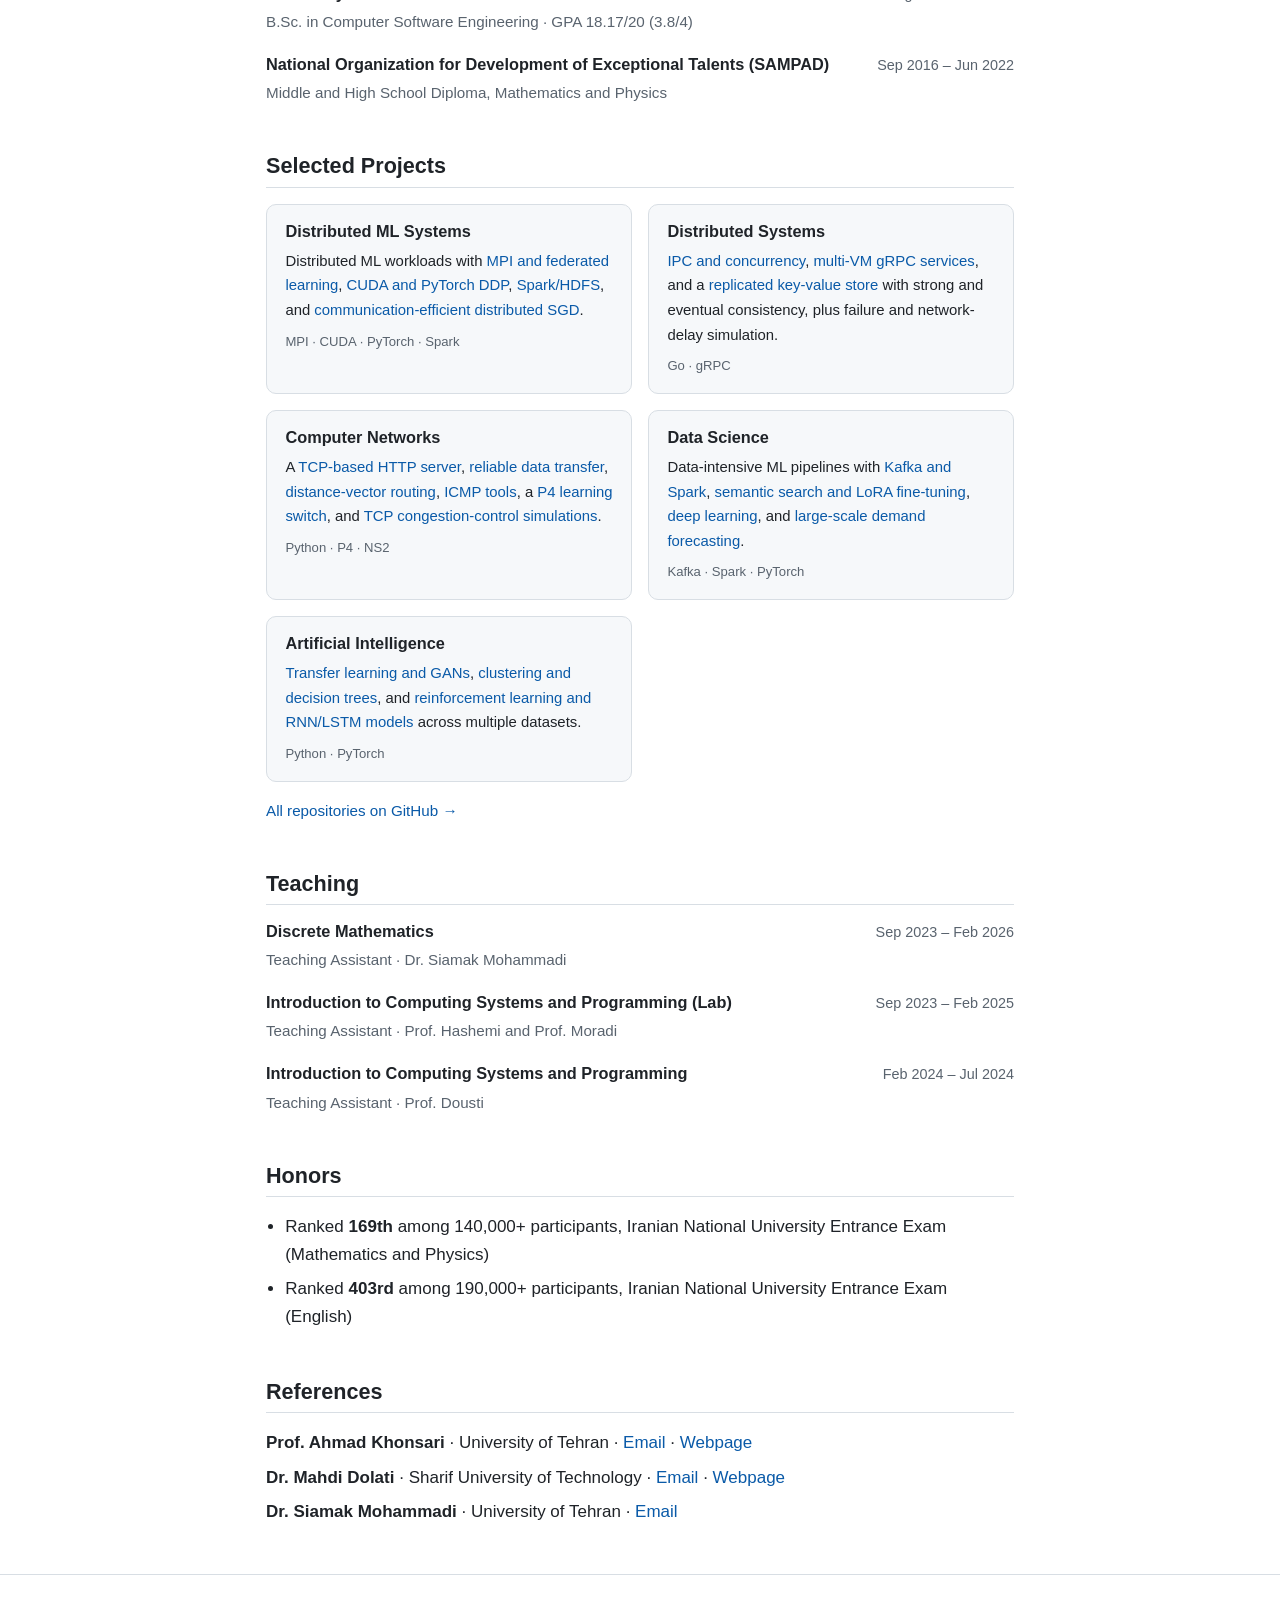
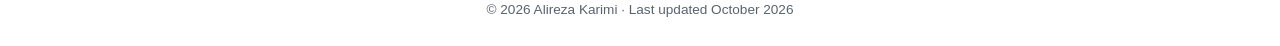
==== commit f5d833f3: "Mention final-year B.Sc. in bio Co-Authored-By: Claude Opus 5.5 <noreply@anthropic.com>" ====
--- a/index.html
+++ b/index.html
@@ -74,7 +74,7 @@
 
     <section class="bio" aria-label="Biography">
       <p>
-        I am a Computer Software Engineering student at the
+        I am a final-year B.Sc. student in Software Engineering at the
         <strong>University of Tehran</strong> and a research assistant working with
         <strong>Prof. Ahmad Khonsari</strong> (University of Tehran) and
         <strong>Dr. Mahdi Dolati</strong> (Sharif University of Technology) on machine learning systems.
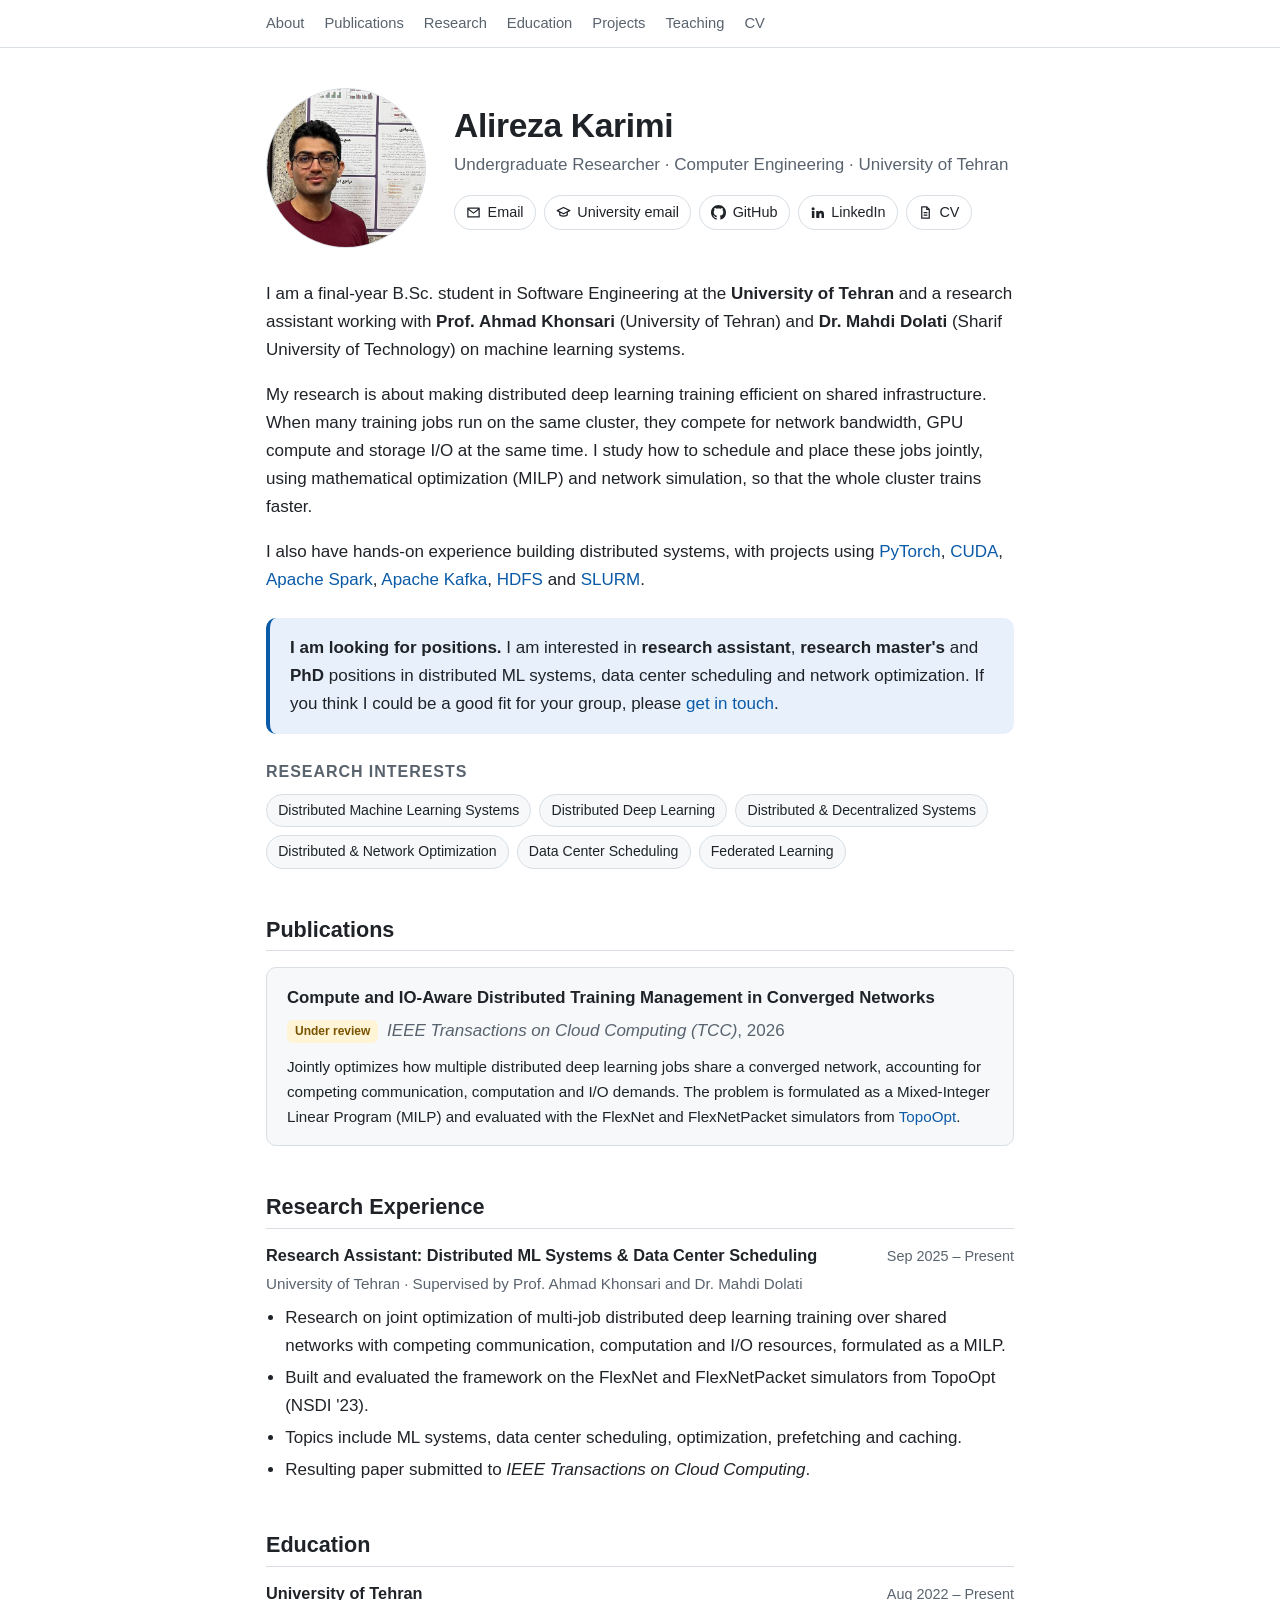
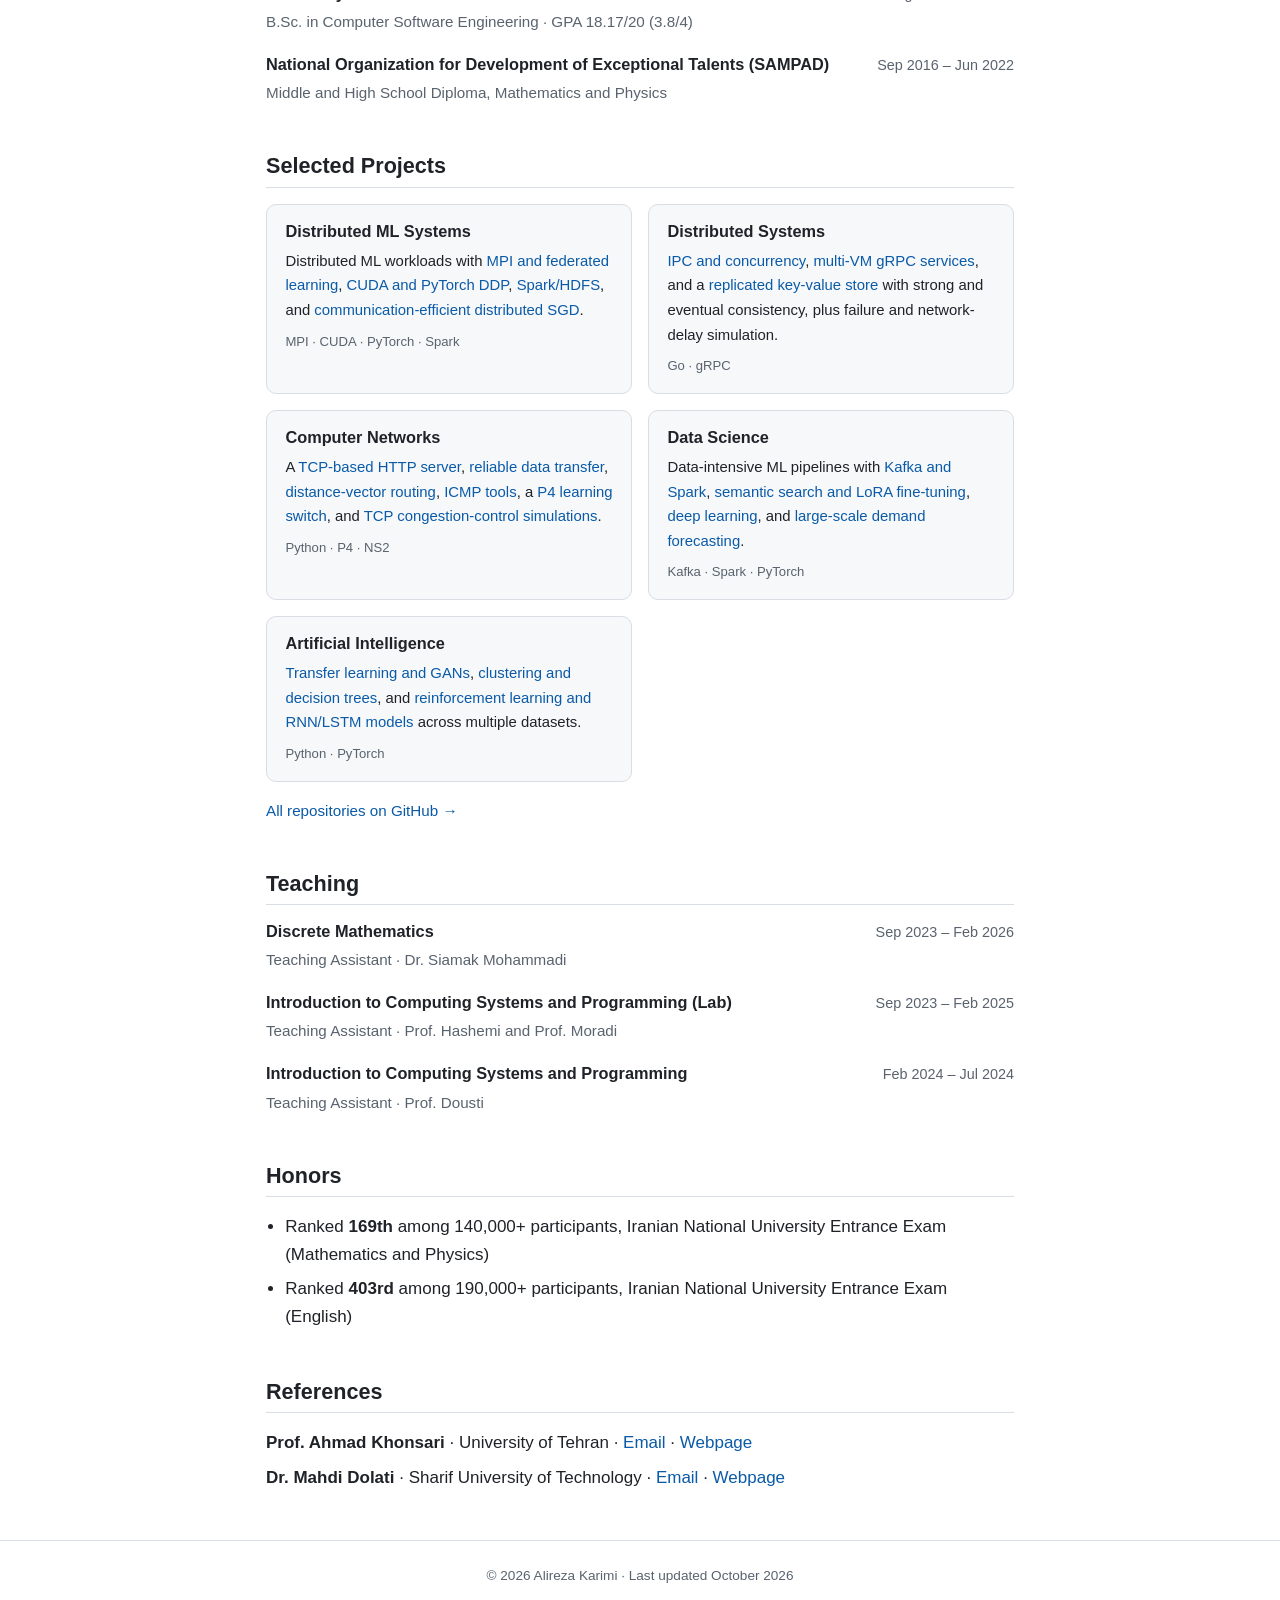
==== commit a6fa6cef: "Change reference part" ====
--- a/index.html
+++ b/index.html
@@ -256,8 +256,6 @@
           <a href="mailto:a_khonsari@ut.ac.ir">Email</a> · <a href="https://hpnl.ir/people/ahmad-khonsari.html">Webpage</a></li>
         <li><strong>Dr. Mahdi Dolati</strong> · Sharif University of Technology ·
           <a href="mailto:mahdidolati@ut.ac.ir">Email</a> · <a href="https://hpnl.ir/people/mahdi-dolati.html">Webpage</a></li>
-        <li><strong>Dr. Siamak Mohammadi</strong> · University of Tehran ·
-          <a href="mailto:smohamadi@ut.ac.ir">Email</a></li>
       </ul>
     </section>
   </main>
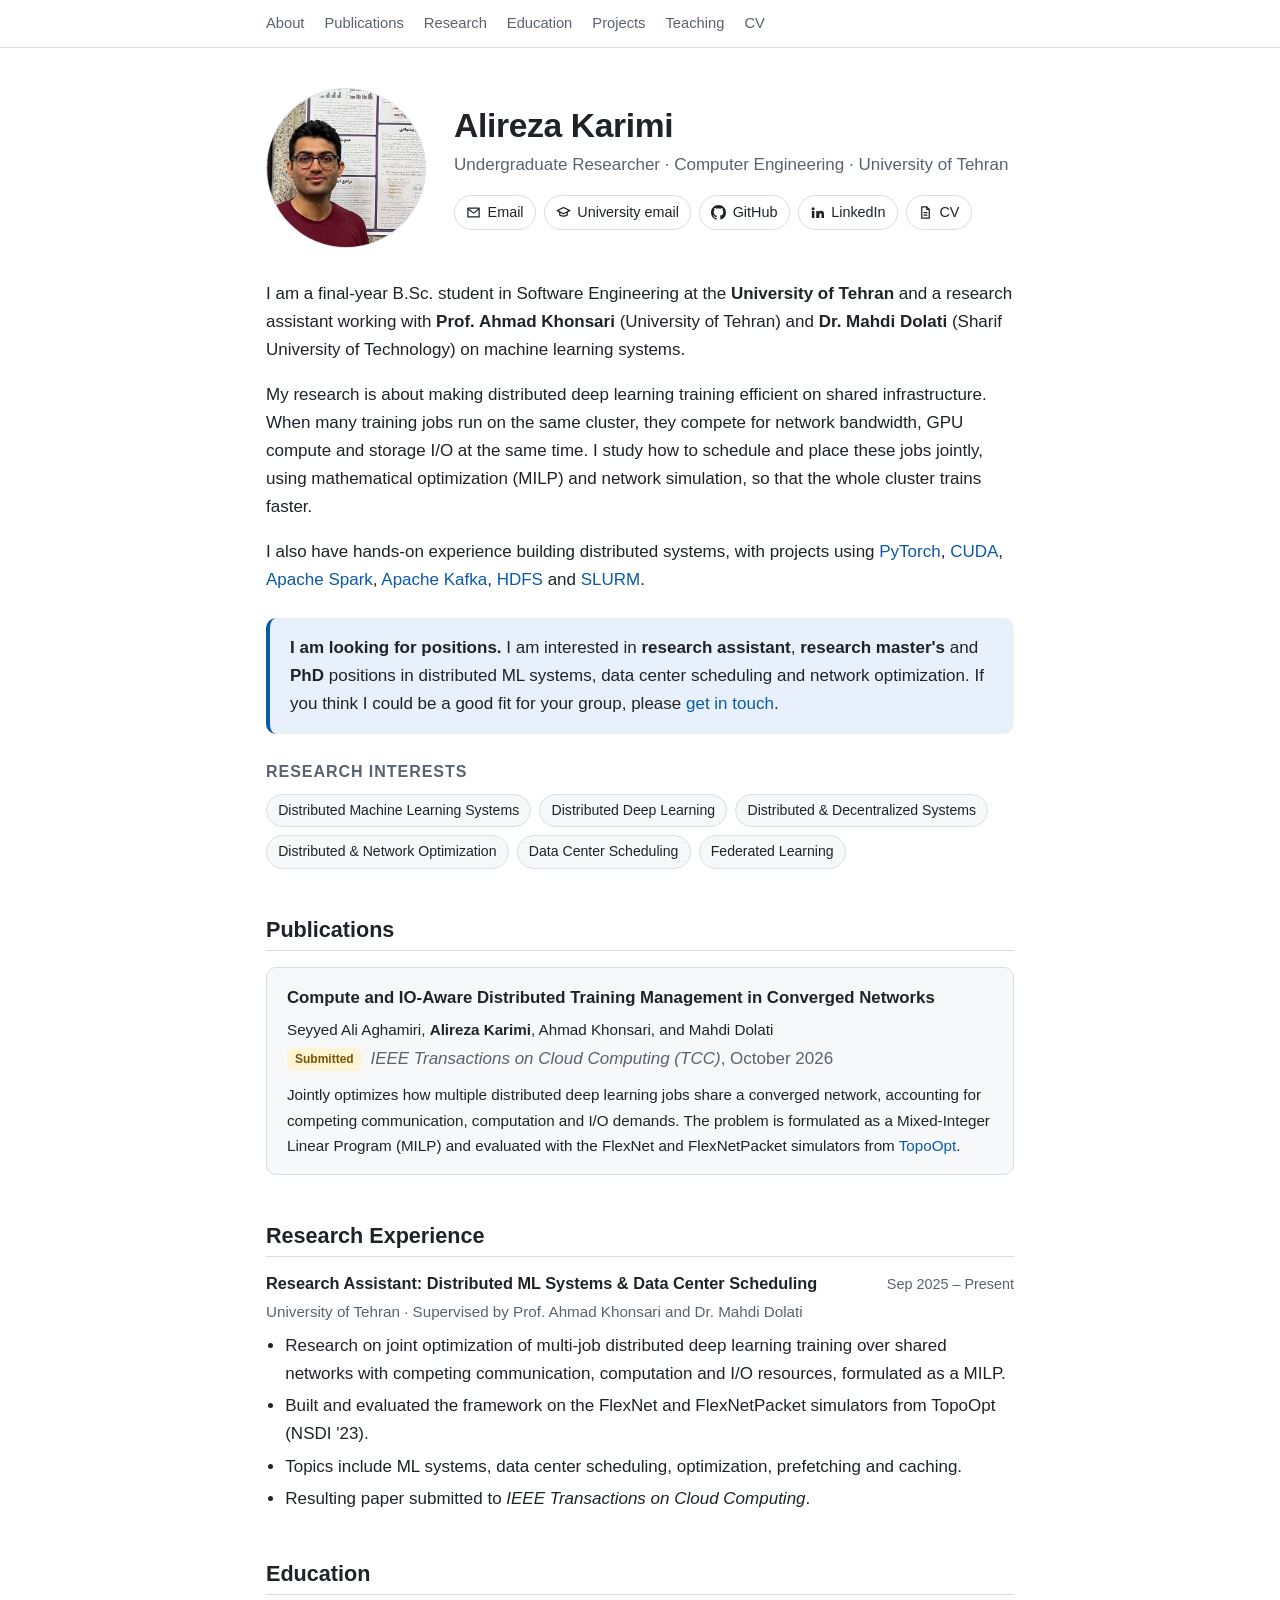
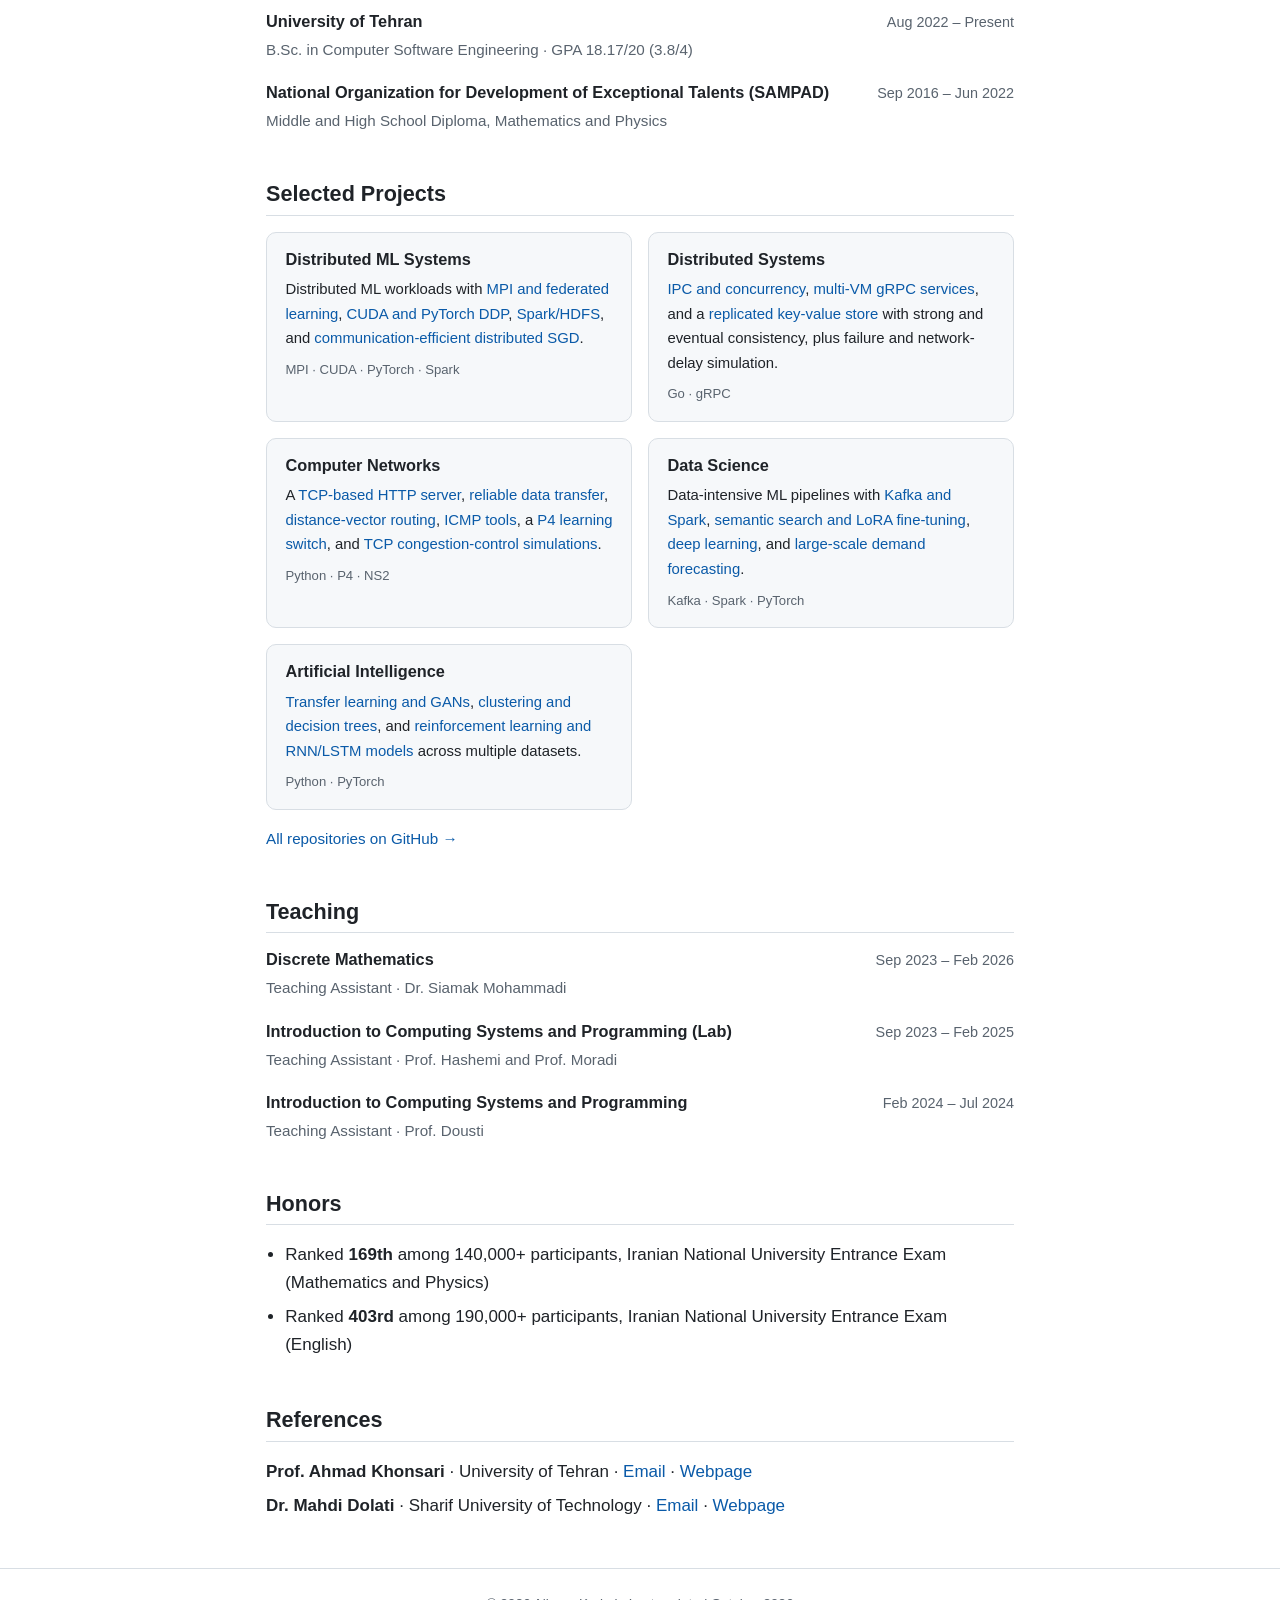
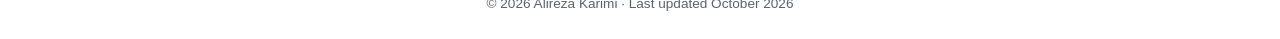
==== commit 0beaf2fe: "Add authors and submission date for TCC paper Co-Authored-By: Claude Opus 5.5 <noreply@anthropic.com" ====
--- a/index.html
+++ b/index.html
@@ -1,43 +1,72 @@
 <!doctype html>
 <html lang="en">
 <head>
+  <!-- Google tag (gtag.js) -->
+  <script async src="https://www.googletagmanager.com/gtag/js?id=G-DXT0W7WXR1"></script>
+  <script>
+    window.dataLayer = window.dataLayer || [];
+    function gtag(){dataLayer.push(arguments);}
+    gtag('js', new Date());
+
+    gtag('config', 'G-DXT0W7WXR1');
+  </script>
   <meta charset="utf-8">
   <meta name="viewport" content="width=device-width, initial-scale=1">
-  <title>Alireza Karimi · Distributed ML Systems</title>
-  <meta name="description" content="Alireza Karimi is a computer engineering student and research assistant at the University of Tehran working on distributed machine learning systems, data center scheduling, and network optimization.">
+  <title>Alireza Karimi · Distributed ML Systems · University of Tehran</title>
+  <meta name="description" content="Alireza Karimi is a final-year B.Sc. student and research assistant at the University of Tehran working on distributed deep learning, ML systems, data center scheduling and network optimization.">
   <meta name="author" content="Alireza Karimi">
+  <meta name="robots" content="index, follow, max-image-preview:large">
   <meta name="color-scheme" content="light dark">
   <meta name="theme-color" content="#ffffff" media="(prefers-color-scheme: light)">
   <meta name="theme-color" content="#0f1419" media="(prefers-color-scheme: dark)">
   <link rel="canonical" href="https://karimi-alireza.github.io/">
-
-  <!-- Open Graph / social previews -->
+  <link rel="sitemap" type="application/xml" href="/sitemap.xml">
+
+  <!-- Open Graph / social previews (LinkedIn, Telegram, WhatsApp, etc.) -->
   <meta property="og:type" content="profile">
+  <meta property="og:site_name" content="Alireza Karimi">
+  <meta property="og:locale" content="en_US">
   <meta property="og:title" content="Alireza Karimi · Distributed ML Systems">
-  <meta property="og:description" content="Research assistant at the University of Tehran working on distributed deep learning, data center scheduling, and network optimization.">
+  <meta property="og:description" content="Final-year B.Sc. student and research assistant at the University of Tehran working on distributed deep learning, data center scheduling and network optimization.">
   <meta property="og:url" content="https://karimi-alireza.github.io/">
   <meta property="og:image" content="https://karimi-alireza.github.io/assets/img/profile.jpg">
+  <meta property="og:image:width" content="460">
+  <meta property="og:image:height" content="460">
+  <meta property="og:image:alt" content="Portrait of Alireza Karimi">
   <meta property="profile:first_name" content="Alireza">
   <meta property="profile:last_name" content="Karimi">
   <meta name="twitter:card" content="summary">
+  <meta name="twitter:title" content="Alireza Karimi · Distributed ML Systems">
+  <meta name="twitter:description" content="Final-year B.Sc. student and research assistant at the University of Tehran working on distributed deep learning and ML systems.">
+  <meta name="twitter:image" content="https://karimi-alireza.github.io/assets/img/profile.jpg">
 
   <link rel="icon" href="assets/img/favicon.svg" type="image/svg+xml">
   <link rel="apple-touch-icon" href="assets/img/profile.jpg">
   <link rel="stylesheet" href="assets/css/style.css">
 
+  <!-- Structured data: lets Google understand this is Alireza Karimi's profile page -->
   <script type="application/ld+json">
   {
     "@context": "https://schema.org",
-    "@type": "Person",
-    "name": "Alireza Karimi",
+    "@type": "ProfilePage",
     "url": "https://karimi-alireza.github.io/",
-    "image": "https://karimi-alireza.github.io/assets/img/profile.jpg",
-    "email": "mailto:karimialireza2004@gmail.com",
-    "jobTitle": "Research Assistant",
-    "affiliation": { "@type": "CollegeOrUniversity", "name": "University of Tehran" },
-    "alumniOf": { "@type": "CollegeOrUniversity", "name": "University of Tehran" },
-    "knowsAbout": ["Distributed Machine Learning Systems", "Distributed Deep Learning", "Data Center Scheduling", "Network Optimization", "Federated Learning"],
-    "sameAs": ["https://github.com/karimi-alireza", "https://www.linkedin.com/in/alireza-karimi-16b321248"]
+    "dateModified": "2026-10-19",
+    "mainEntity": {
+      "@type": "Person",
+      "@id": "https://karimi-alireza.github.io/#person",
+      "name": "Alireza Karimi",
+      "givenName": "Alireza",
+      "familyName": "Karimi",
+      "url": "https://karimi-alireza.github.io/",
+      "image": "https://karimi-alireza.github.io/assets/img/profile.jpg",
+      "email": "mailto:karimialireza2004@gmail.com",
+      "description": "Final-year B.Sc. student and research assistant at the University of Tehran working on distributed machine learning systems.",
+      "jobTitle": "Research Assistant",
+      "affiliation": { "@type": "CollegeOrUniversity", "name": "University of Tehran", "url": "https://ut.ac.ir/en" },
+      "alumniOf": { "@type": "CollegeOrUniversity", "name": "University of Tehran" },
+      "knowsAbout": ["Distributed Machine Learning Systems", "Distributed Deep Learning", "ML Systems", "Data Center Scheduling", "Network Optimization", "Federated Learning", "Mixed-Integer Linear Programming"],
+      "sameAs": ["https://github.com/karimi-alireza", "https://www.linkedin.com/in/alireza-karimi-16b321248"]
+    }
   }
   </script>
 </head>
@@ -119,7 +148,8 @@
       <ol class="pubs">
         <li class="pub">
           <p class="pub-title">Compute and IO-Aware Distributed Training Management in Converged Networks</p>
-          <p class="pub-venue"><span class="badge">Under review</span> <em>IEEE Transactions on Cloud Computing (TCC)</em>, 2026</p>
+          <p class="pub-authors">Seyyed Ali Aghamiri, <strong>Alireza Karimi</strong>, Ahmad Khonsari, and Mahdi Dolati</p>
+          <p class="pub-venue"><span class="badge">Submitted</span> <em>IEEE Transactions on Cloud Computing (TCC)</em>, October 2026</p>
           <p class="pub-desc">
             Jointly optimizes how multiple distributed deep learning jobs share a converged network, accounting for
             competing communication, computation and I/O demands. The problem is formulated as a Mixed-Integer Linear
--- a/assets/css/style.css
+++ b/assets/css/style.css
@@ -124,7 +124,8 @@
 .pub { padding: 1rem 1.25rem; background: var(--surface); border: 1px solid var(--border); border-radius: var(--radius); }
 .pub p { margin: 0; }
 .pub-title { font-weight: 600; font-size: 1.05rem; }
-.pub-venue { margin-top: .3rem !important; color: var(--muted); }
+.pub-authors { margin-top: .3rem !important; font-size: .95rem; }
+.pub-venue { margin-top: .2rem !important; color: var(--muted); }
 .pub-desc { margin-top: .6rem !important; font-size: .95rem; }
 .badge {
   display: inline-block; font-size: .75rem; font-weight: 600; padding: .1rem .5rem; margin-right: .25rem;
